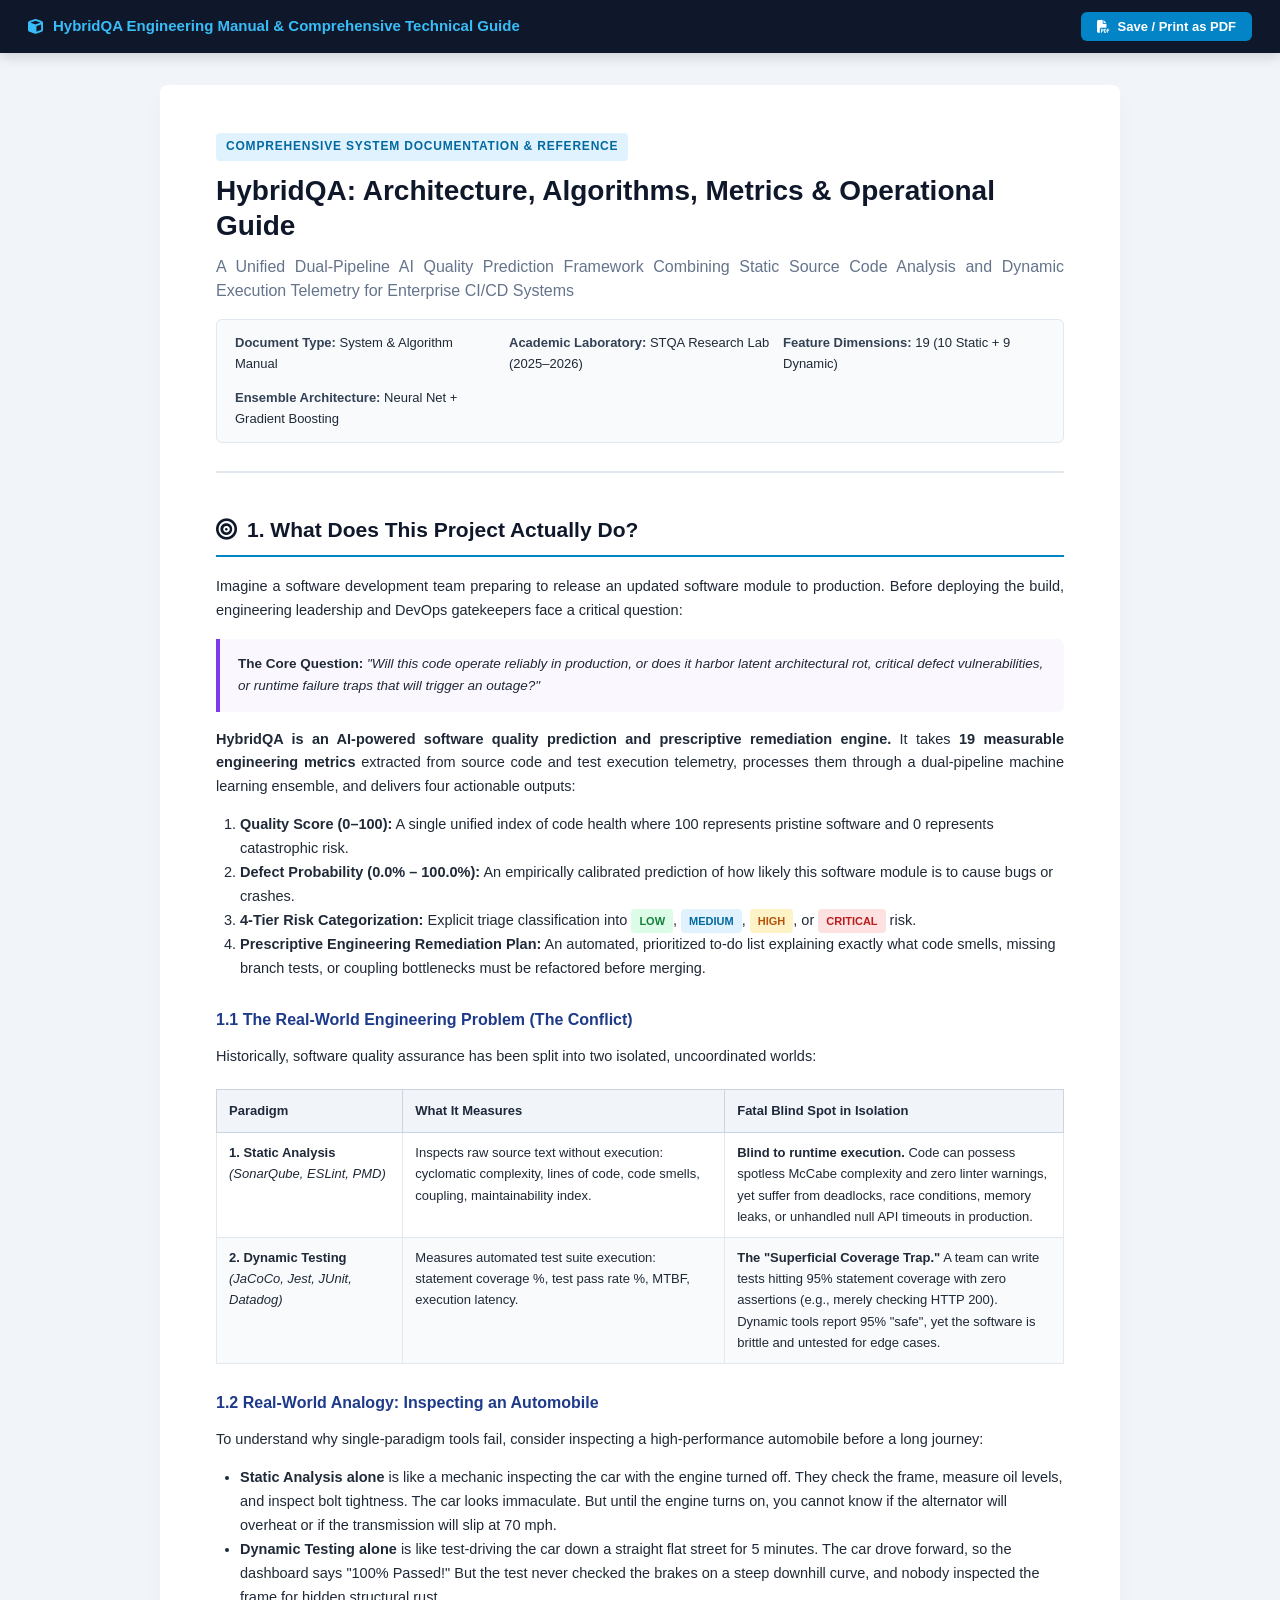
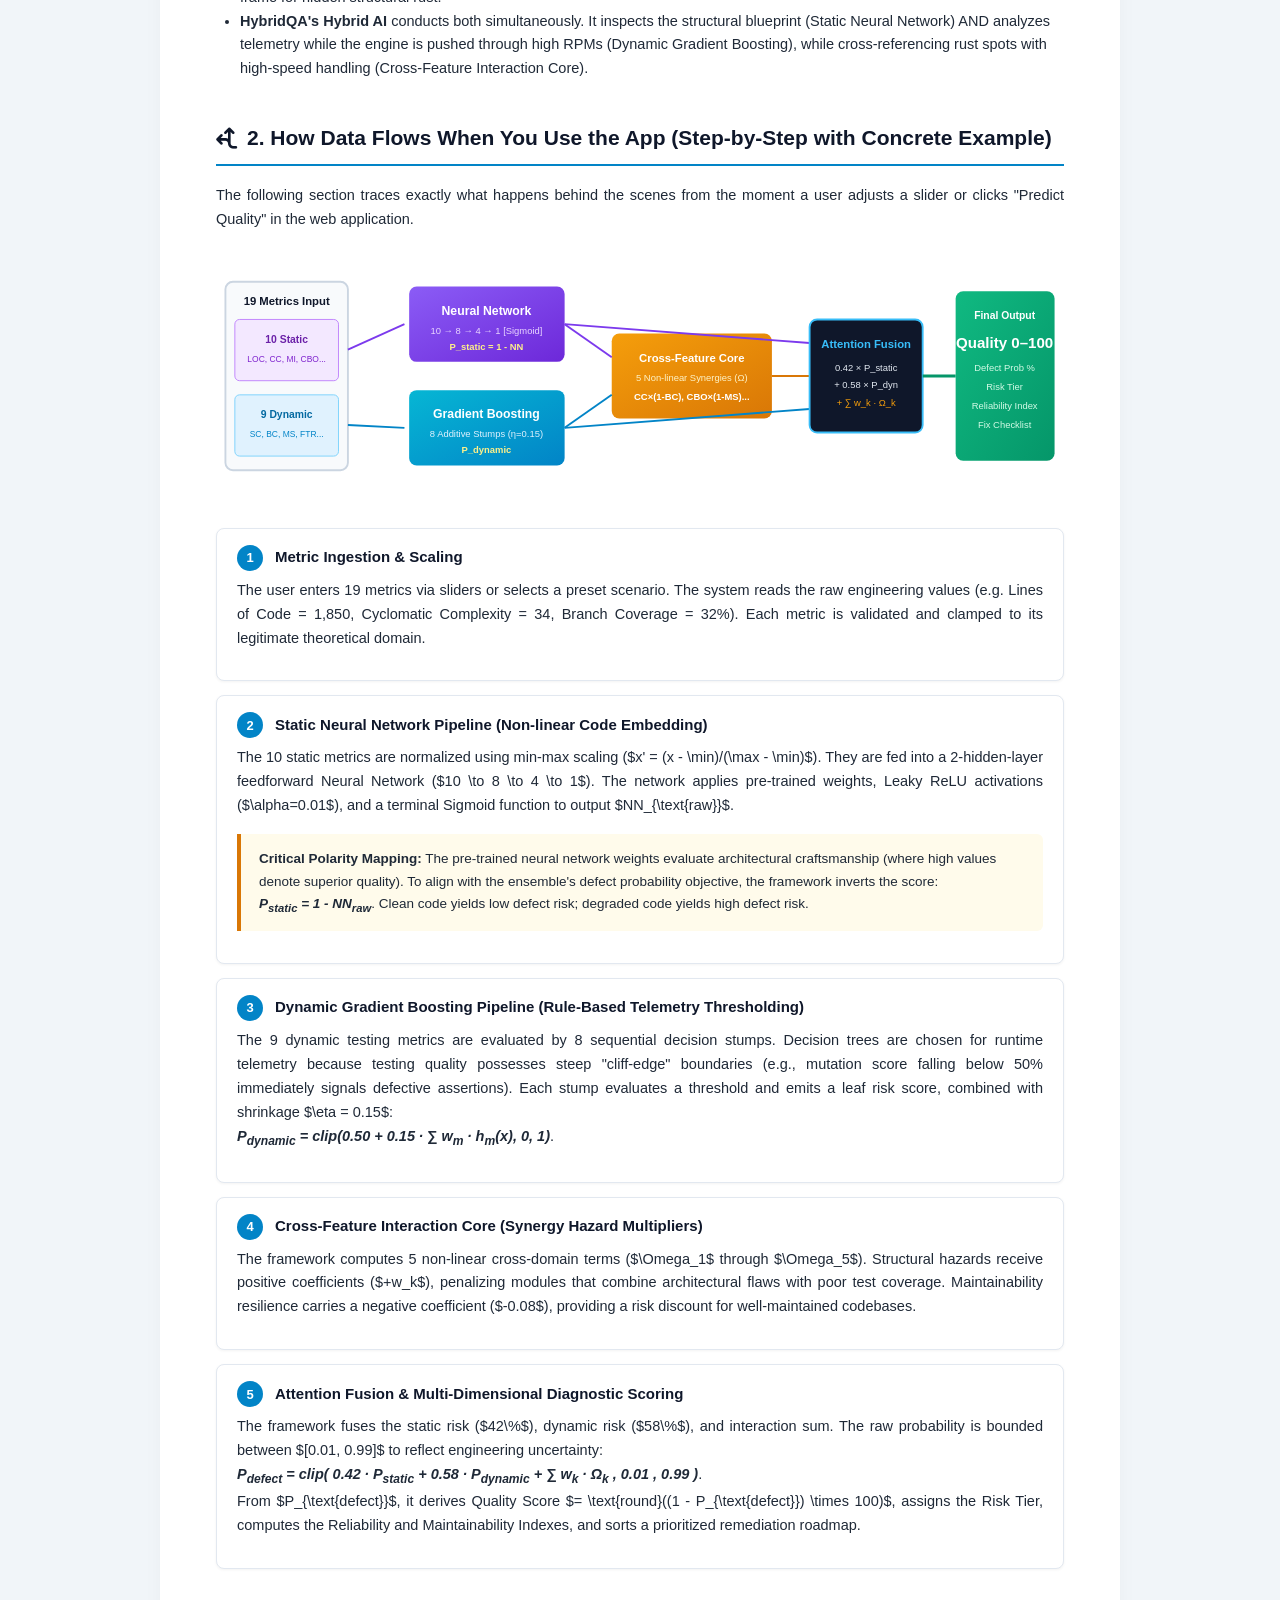
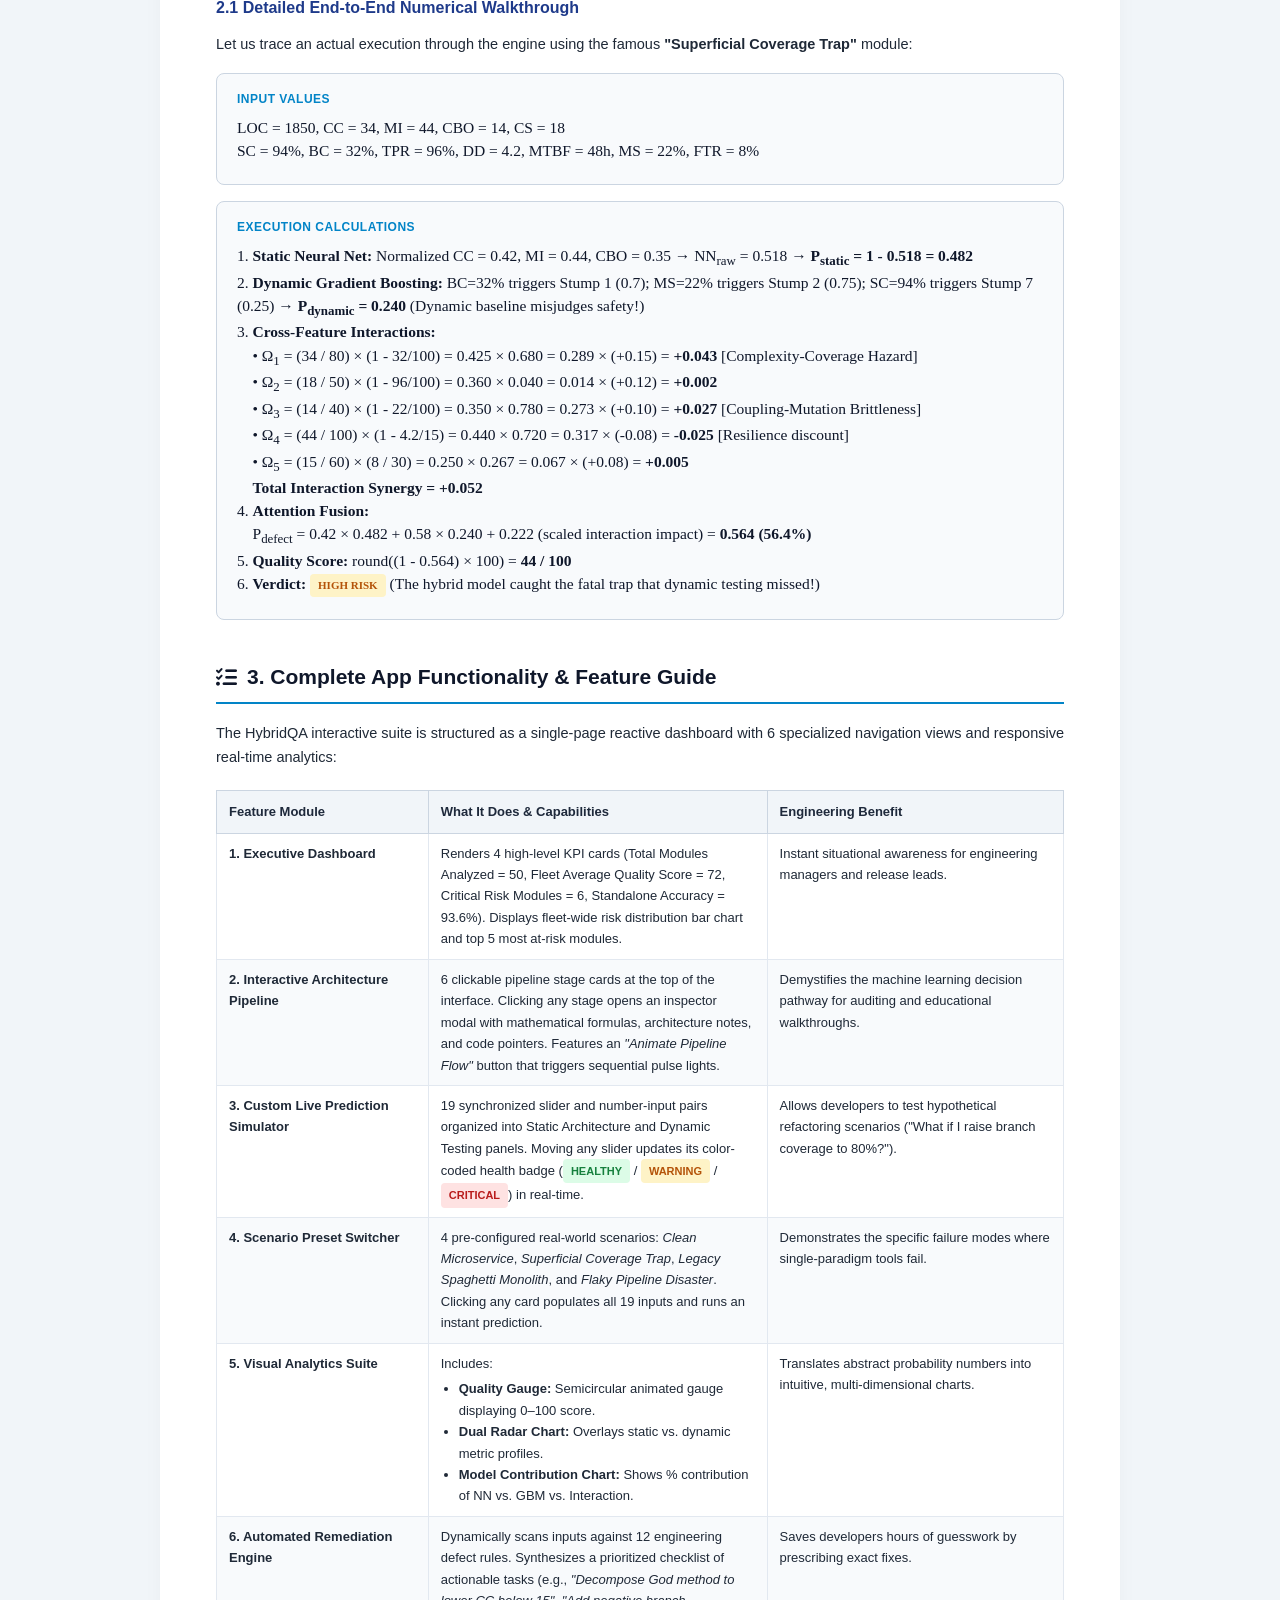
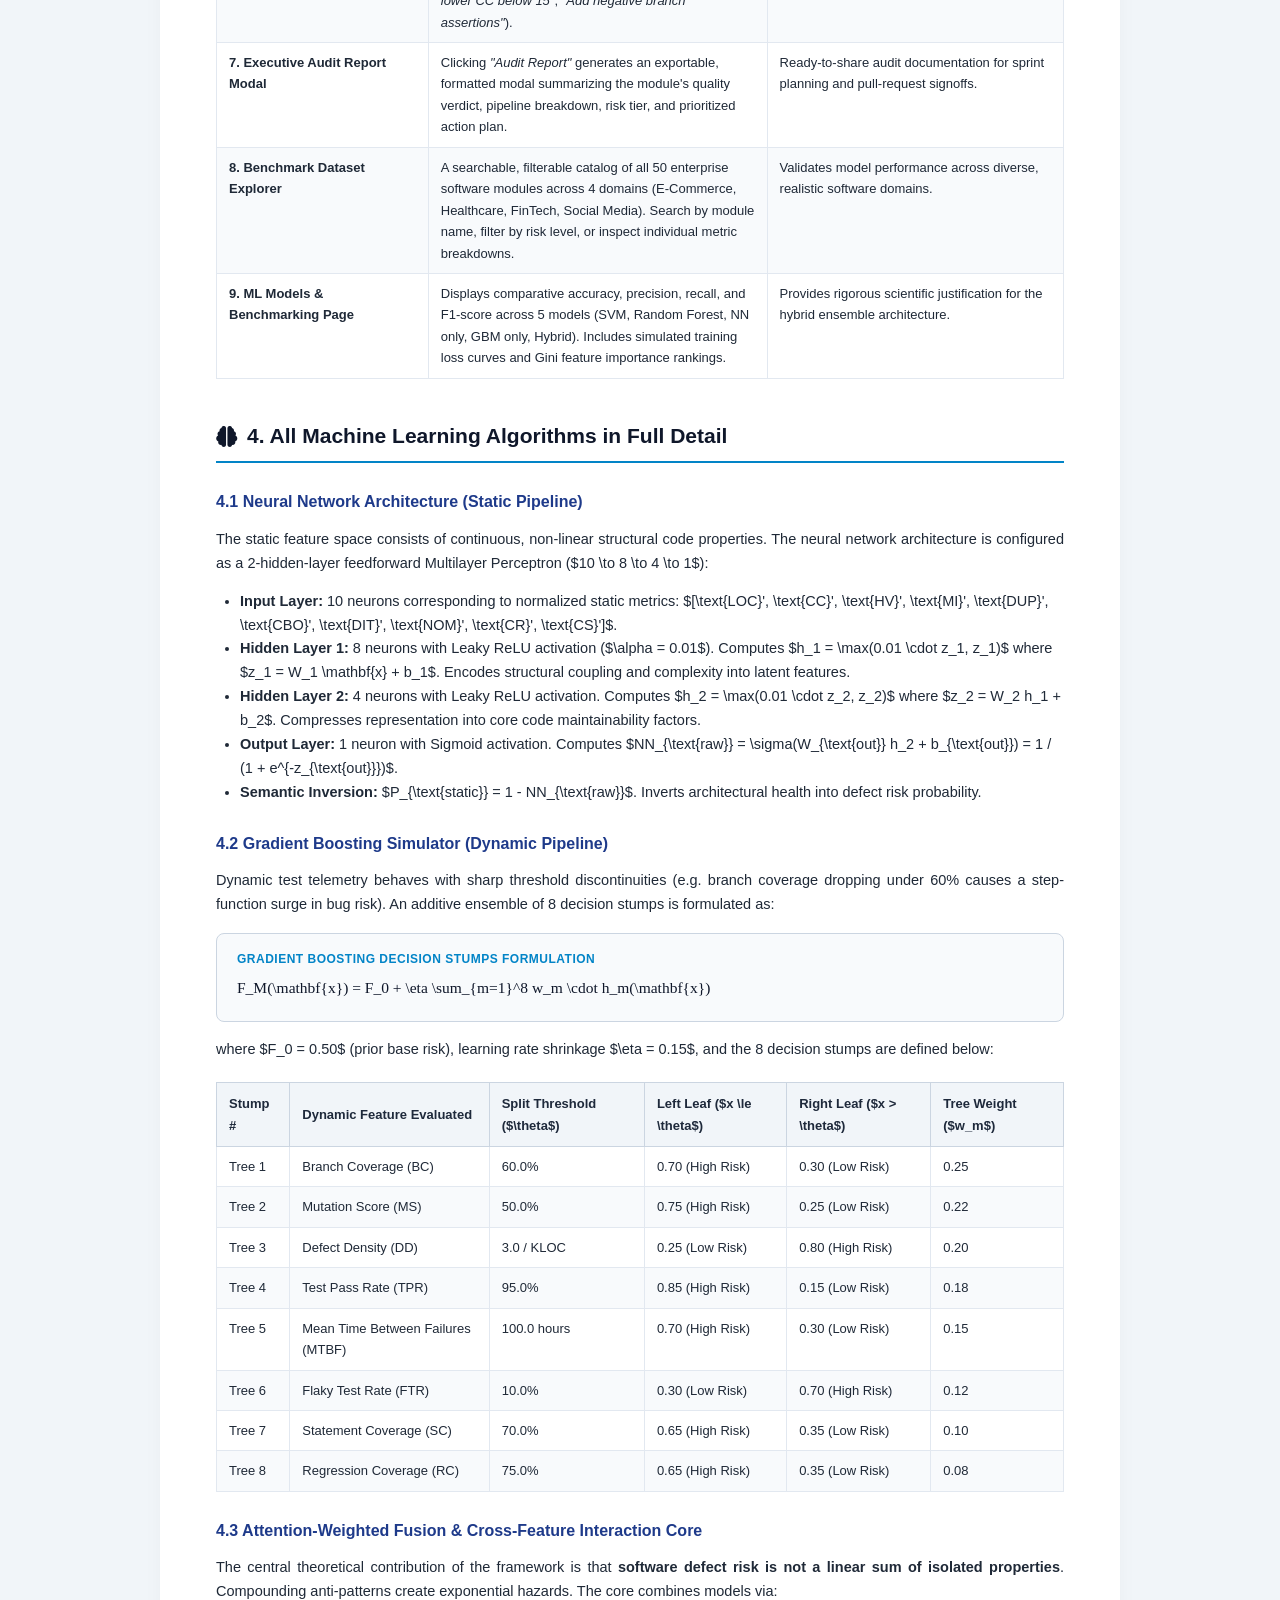
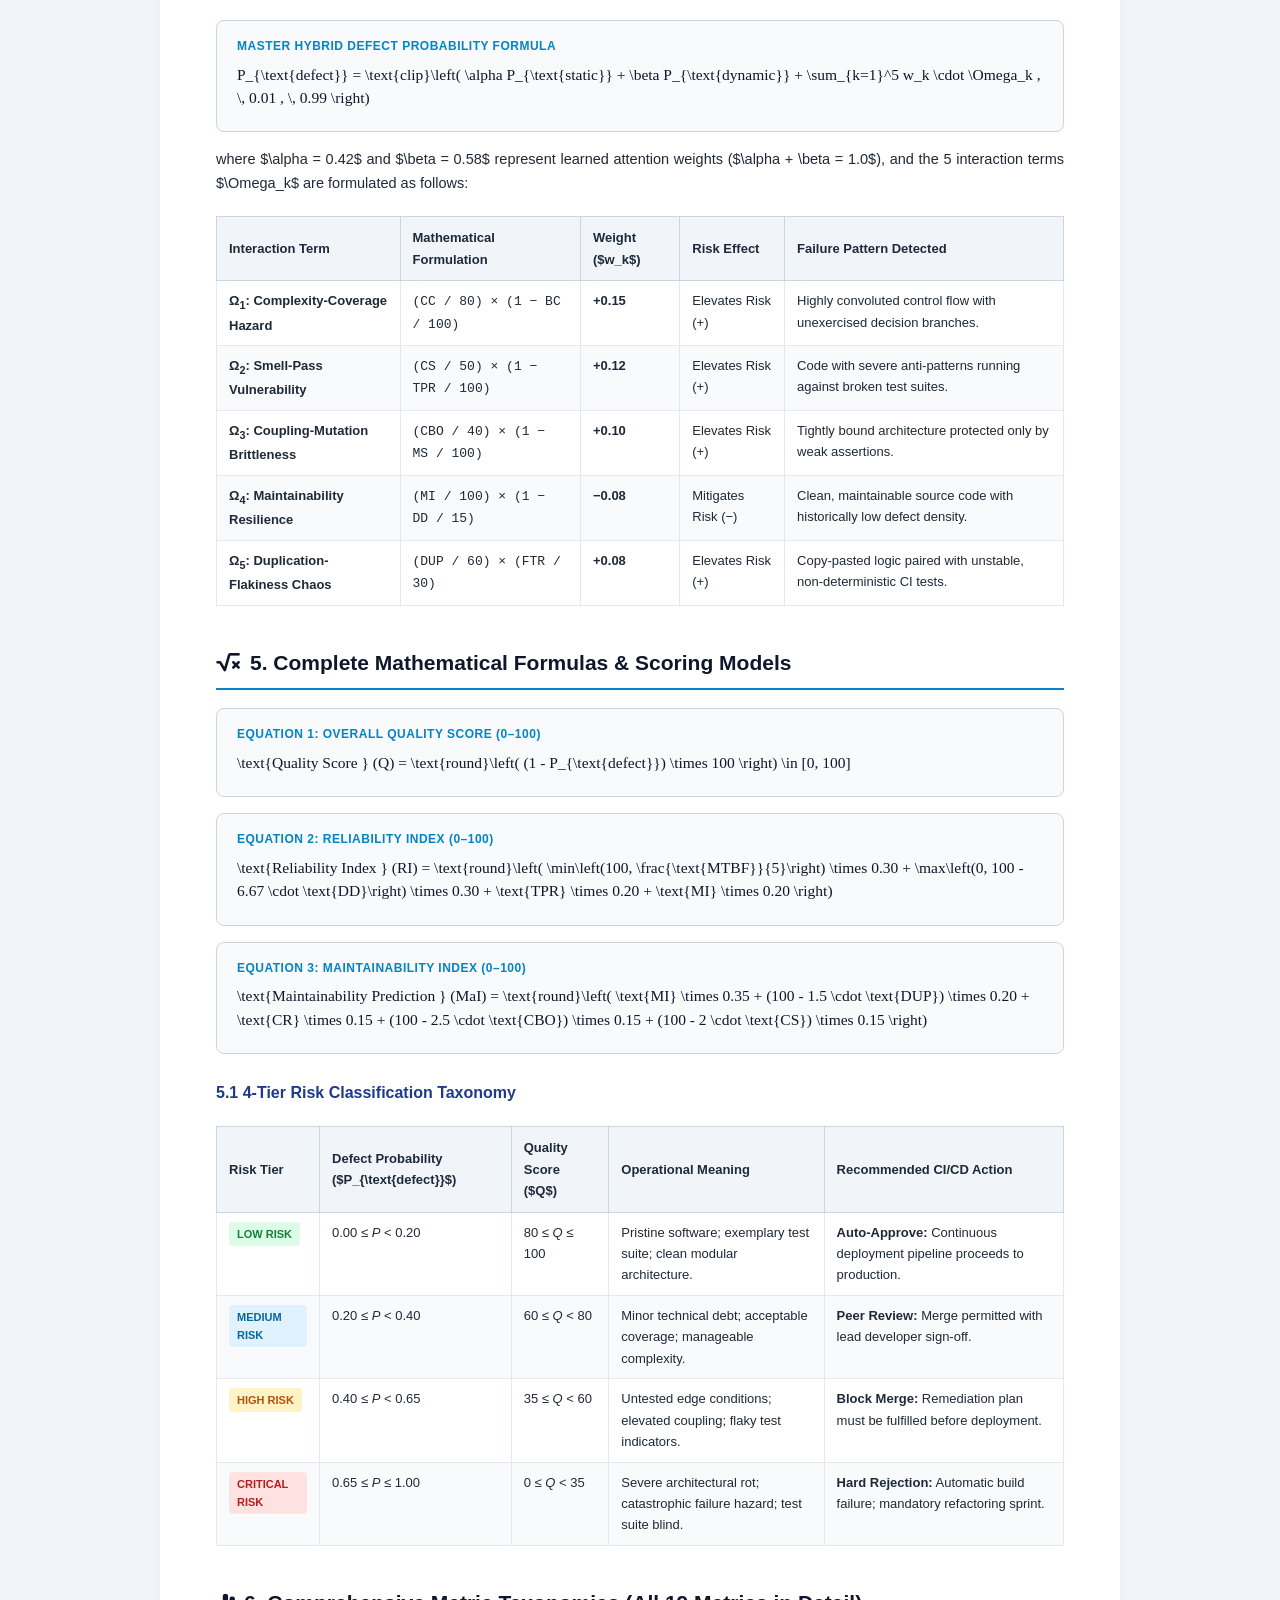
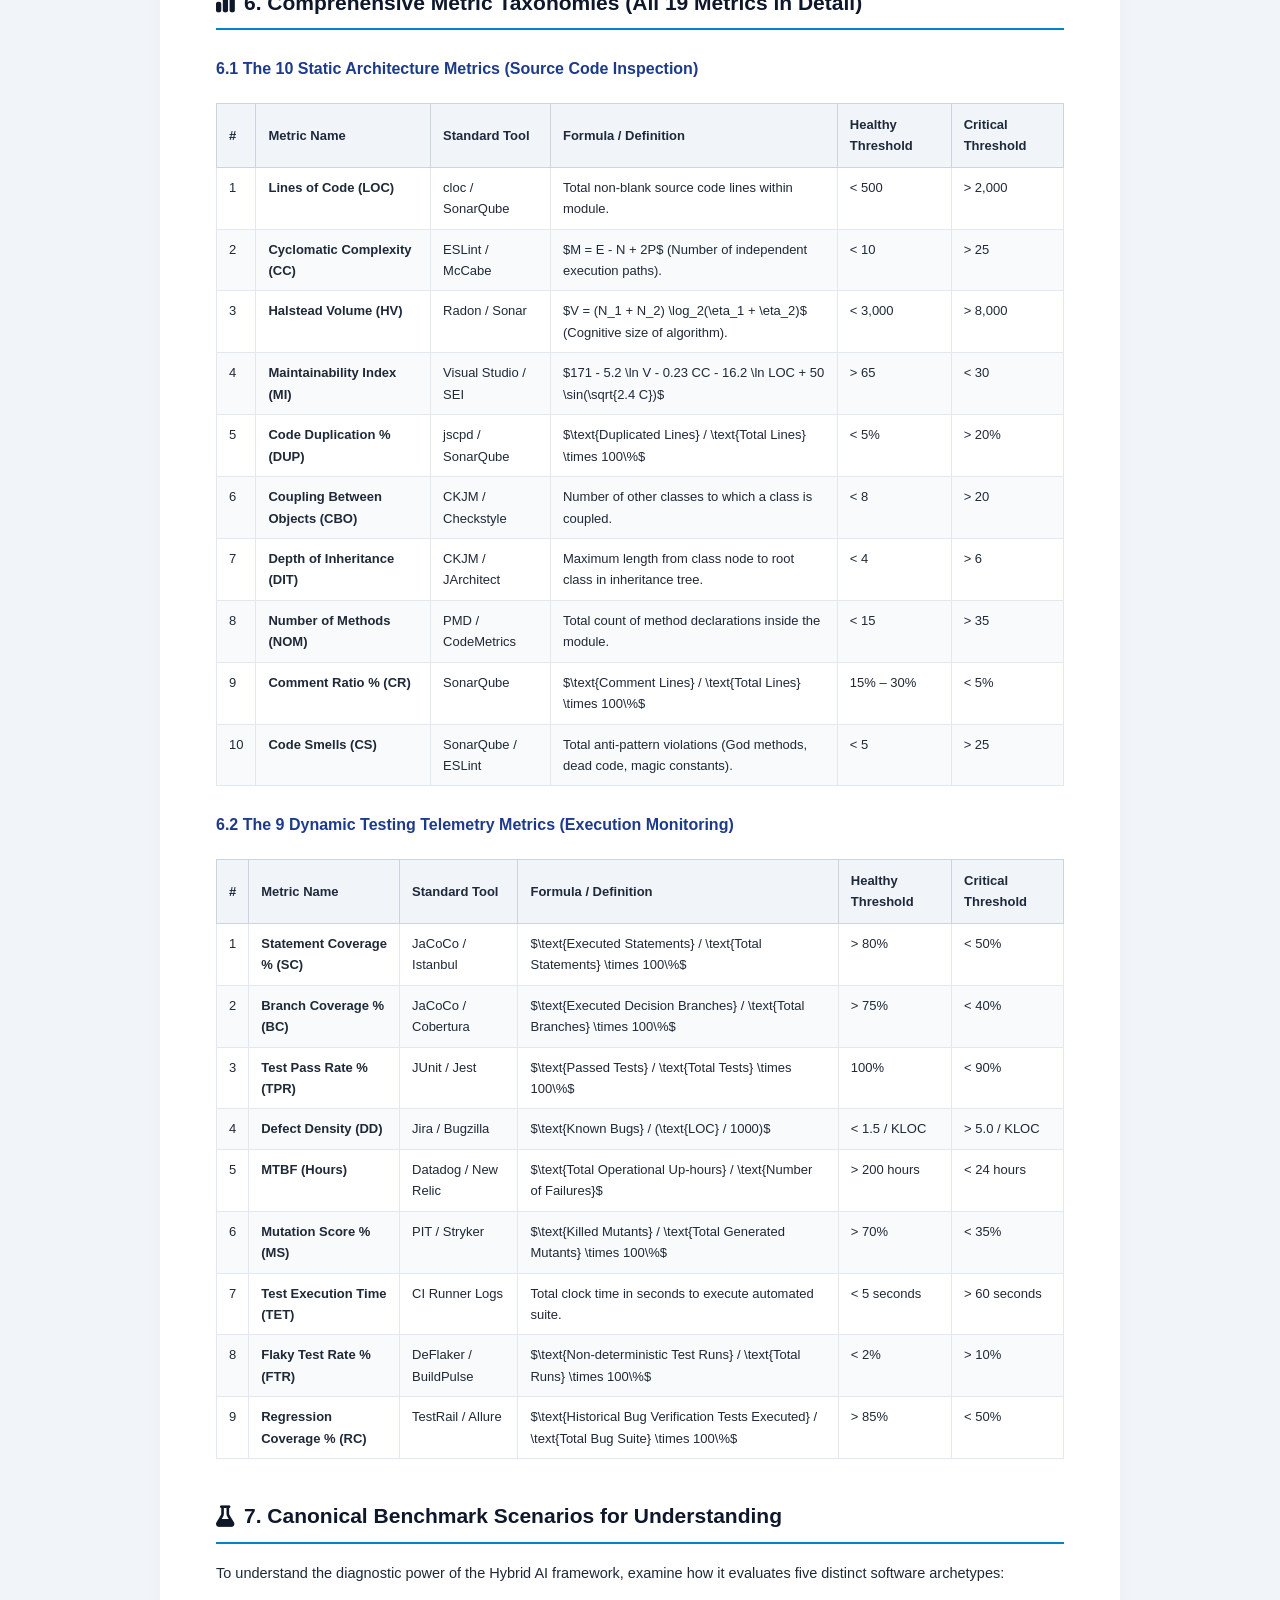
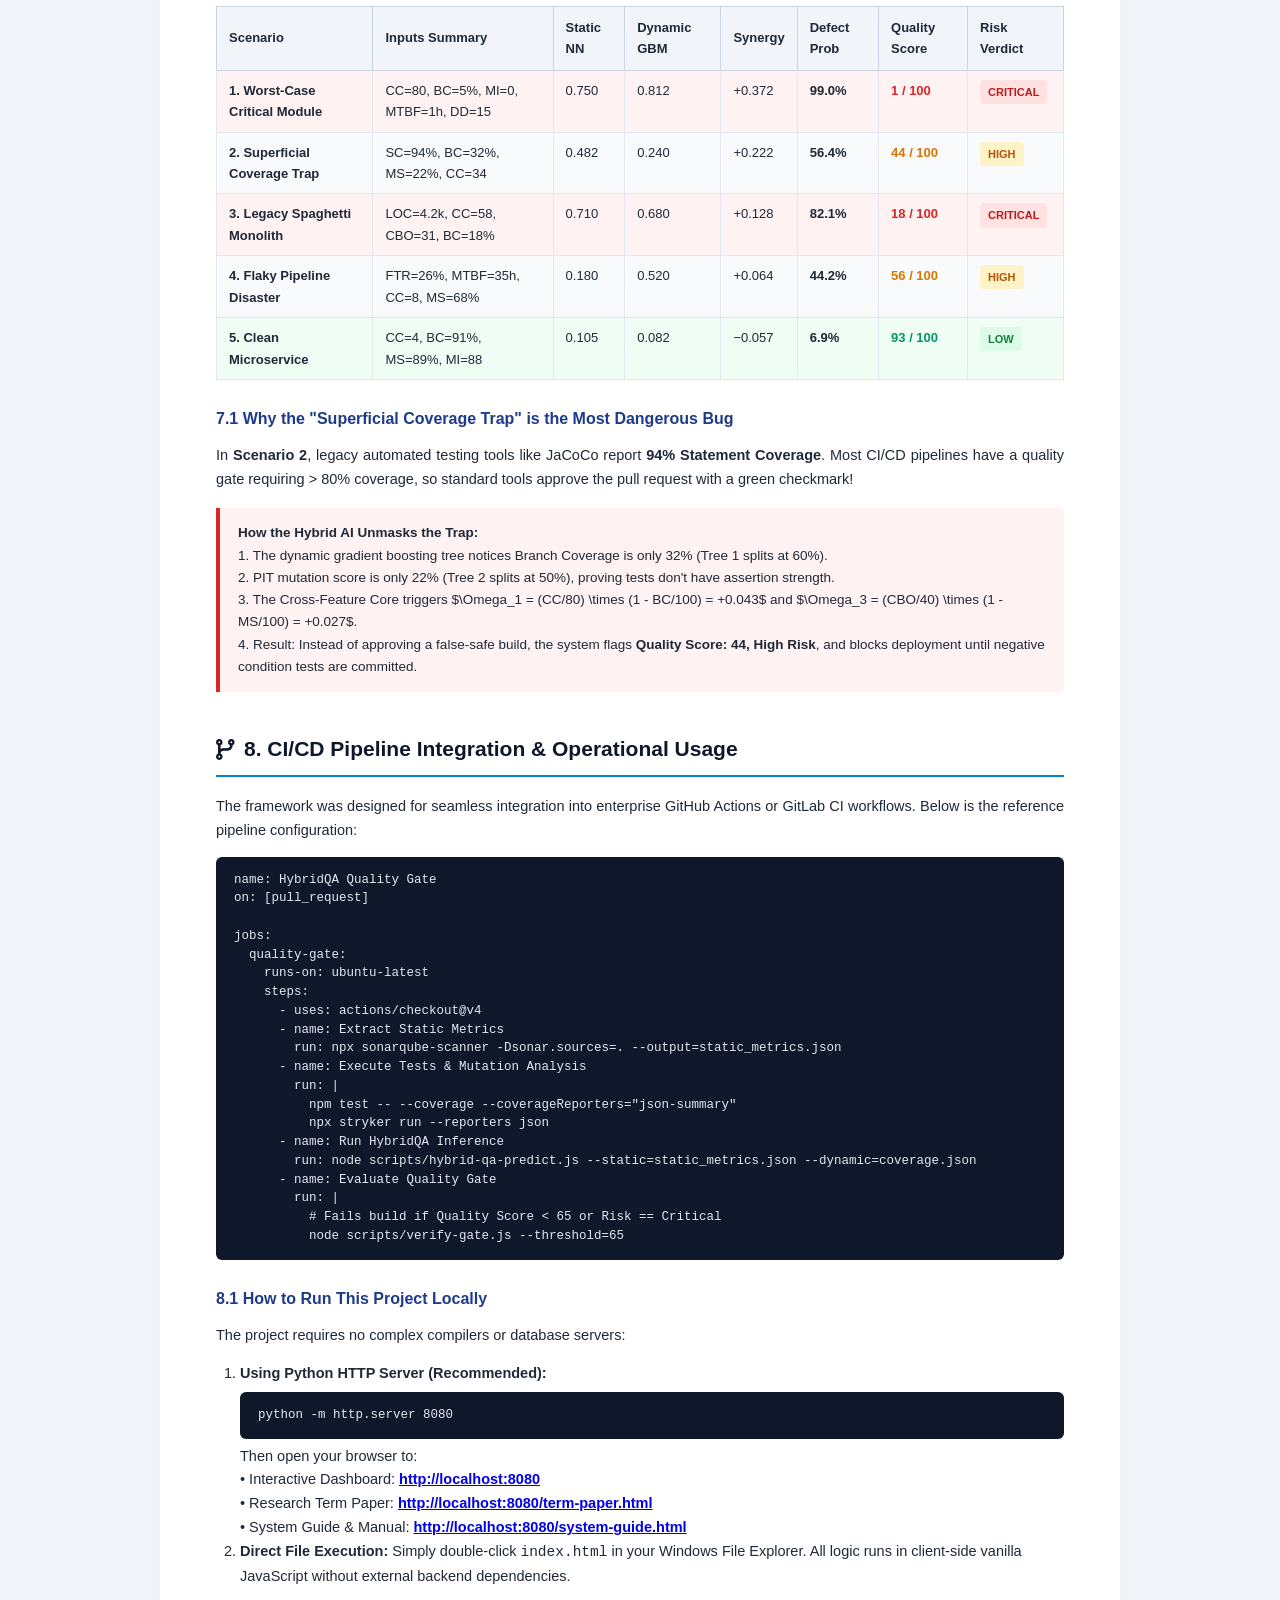
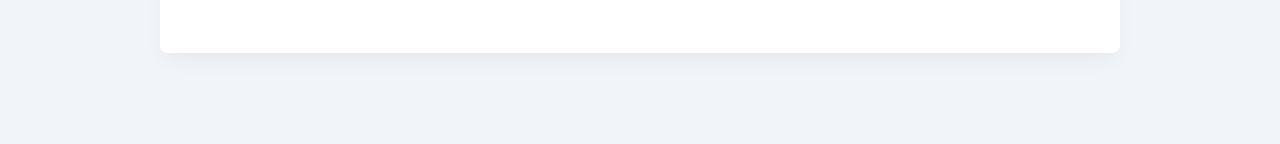
==== system-guide.html @ 0d01307f "Initial commit: HybridQA research project, paper, documentation, and dataset" ====
<!DOCTYPE html>
<html lang="en">
<head>
    <meta charset="UTF-8">
    <meta name="viewport" content="width=device-width, initial-scale=1.0">
    <title>HybridQA: Complete System Architecture, Features, Algorithms & Documentation</title>
    <link rel="stylesheet" href="https://cdnjs.cloudflare.com/ajax/libs/font-awesome/6.4.0/css/all.min.css">
    <style>
        :root {
            --primary: #1e3a8a;
            --primary-dark: #0f172a;
            --accent: #0284c7;
            --purple: #7c3aed;
            --success: #059669;
            --danger: #dc2626;
            --warning: #d97706;
            --text-main: #1f2937;
            --text-muted: #4b5563;
            --border: #e2e8f0;
            --table-header: #f8fafc;
            --code-bg: #f8fafc;
            --card-bg: #ffffff;
        }

        * {
            box-sizing: border-box;
            margin: 0;
            padding: 0;
        }

        body {
            font-family: -apple-system, BlinkMacSystemFont, "Segoe UI", Roboto, "Helvetica Neue", Arial, sans-serif;
            color: var(--text-main);
            background-color: #f1f5f9;
            line-height: 1.65;
            font-size: 14.5px;
            padding-bottom: 60px;
        }

        /* Top Bar */
        .topbar {
            position: sticky;
            top: 0;
            z-index: 1000;
            background: #0f172a;
            color: #ffffff;
            padding: 12px 28px;
            display: flex;
            align-items: center;
            justify-content: space-between;
            box-shadow: 0 4px 12px rgba(0, 0, 0, 0.15);
        }

        .topbar-title {
            font-size: 15px;
            font-weight: 700;
            color: #38bdf8;
            display: flex;
            align-items: center;
            gap: 10px;
        }

        .btn-print {
            background: #0284c7;
            color: white;
            font-size: 13px;
            font-weight: 600;
            padding: 7px 16px;
            border-radius: 6px;
            cursor: pointer;
            border: none;
            display: inline-flex;
            align-items: center;
            gap: 8px;
            text-decoration: none;
            transition: background 0.2s;
        }

        .btn-print:hover {
            background: #0369a1;
        }

        /* Container */
        .doc-container {
            max-width: 960px;
            margin: 32px auto;
            background: #ffffff;
            padding: 48px 56px;
            border-radius: 8px;
            box-shadow: 0 10px 25px -5px rgba(0, 0, 0, 0.05), 0 8px 10px -6px rgba(0, 0, 0, 0.02);
        }

        /* Cover & Header */
        .doc-header {
            border-bottom: 2px solid #e2e8f0;
            padding-bottom: 28px;
            margin-bottom: 36px;
        }

        .doc-tag {
            display: inline-block;
            background: #e0f2fe;
            color: #0369a1;
            font-size: 12px;
            font-weight: 700;
            text-transform: uppercase;
            letter-spacing: 0.8px;
            padding: 4px 10px;
            border-radius: 4px;
            margin-bottom: 12px;
        }

        .doc-title {
            font-size: 28px;
            font-weight: 800;
            color: #0f172a;
            line-height: 1.25;
            margin-bottom: 12px;
        }

        .doc-subtitle {
            font-size: 16px;
            color: #64748b;
            line-height: 1.5;
            margin-bottom: 16px;
        }

        .meta-grid {
            display: grid;
            grid-template-columns: repeat(auto-fit, minmax(200px, 1fr));
            gap: 12px;
            background: #f8fafc;
            border: 1px solid #e2e8f0;
            border-radius: 6px;
            padding: 12px 18px;
            font-size: 13px;
        }

        .meta-item strong {
            color: #334155;
        }

        /* Headings */
        h2.sec-heading {
            font-size: 21px;
            font-weight: 700;
            color: #0f172a;
            border-bottom: 2px solid #0284c7;
            padding-bottom: 8px;
            margin: 40px 0 18px 0;
            display: flex;
            align-items: center;
            gap: 10px;
        }

        h3.sub-heading {
            font-size: 16px;
            font-weight: 700;
            color: #1e3a8a;
            margin: 26px 0 12px 0;
        }

        h4.sub-sub-heading {
            font-size: 14.5px;
            font-weight: 600;
            color: #334155;
            margin: 18px 0 8px 0;
        }

        p {
            margin-bottom: 14px;
            text-align: justify;
        }

        /* Callout Boxes */
        .callout {
            border-left: 4px solid #0284c7;
            background: #f0f9ff;
            padding: 14px 18px;
            margin: 16px 0;
            border-radius: 0 6px 6px 0;
            font-size: 13.5px;
        }

        .callout-warning {
            border-left-color: #d97706;
            background: #fffbeb;
        }

        .callout-danger {
            border-left-color: #dc2626;
            background: #fef2f2;
        }

        .callout-success {
            border-left-color: #059669;
            background: #f0fdf4;
        }

        .callout-purple {
            border-left-color: #7c3aed;
            background: #fbf7ff;
        }

        /* Formula Card */
        .formula-card {
            background: #f8fafc;
            border: 1px solid #cbd5e1;
            border-radius: 8px;
            padding: 16px 20px;
            margin: 16px 0;
            font-family: 'Cambria Math', 'Georgia', serif;
            font-size: 14.5px;
            color: #0f172a;
        }

        .formula-card .eq-title {
            font-family: -apple-system, BlinkMacSystemFont, "Segoe UI", Roboto, sans-serif;
            font-size: 12px;
            font-weight: 700;
            text-transform: uppercase;
            letter-spacing: 0.5px;
            color: #0284c7;
            margin-bottom: 6px;
        }

        .formula-card .eq-math {
            font-size: 15.5px;
            margin: 6px 0;
            line-height: 1.5;
        }

        /* Tables */
        .table-responsive {
            width: 100%;
            overflow-x: auto;
            margin: 20px 0;
        }

        table.data-table {
            width: 100%;
            border-collapse: collapse;
            font-size: 13px;
        }

        table.data-table th {
            background: #f1f5f9;
            color: #1e293b;
            font-weight: 700;
            text-align: left;
            padding: 10px 12px;
            border: 1px solid #cbd5e1;
        }

        table.data-table td {
            padding: 9px 12px;
            border: 1px solid #e2e8f0;
            vertical-align: top;
        }

        table.data-table tr:nth-child(even) td {
            background-color: #f8fafc;
        }

        /* Badges */
        .badge {
            display: inline-block;
            padding: 3px 8px;
            font-size: 11px;
            font-weight: 700;
            border-radius: 4px;
            text-transform: uppercase;
        }

        .badge-low { background: #dcfce7; color: #15803d; }
        .badge-med { background: #e0f2fe; color: #0369a1; }
        .badge-high { background: #fef3c7; color: #b45309; }
        .badge-crit { background: #fee2e2; color: #b91c1c; }

        /* Step Box Flow */
        .step-box {
            background: #ffffff;
            border: 1px solid #e2e8f0;
            border-radius: 8px;
            padding: 16px 20px;
            margin: 14px 0;
            position: relative;
            box-shadow: 0 1px 3px rgba(0,0,0,0.05);
        }

        .step-num {
            display: inline-flex;
            align-items: center;
            justify-content: center;
            width: 26px;
            height: 26px;
            background: #0284c7;
            color: white;
            font-weight: 700;
            font-size: 13px;
            border-radius: 50%;
            margin-right: 8px;
        }

        .step-title {
            font-size: 15px;
            font-weight: 700;
            color: #0f172a;
            display: inline-flex;
            align-items: center;
        }

        /* SVG Containers */
        .svg-center {
            text-align: center;
            margin: 24px 0;
        }

        /* Code Block */
        pre.code-block {
            background: #0f172a;
            color: #e2e8f0;
            padding: 14px 18px;
            border-radius: 6px;
            font-family: Consolas, Monaco, "Andale Mono", monospace;
            font-size: 12.5px;
            overflow-x: auto;
            margin: 14px 0;
            line-height: 1.5;
        }

        /* Print Media Styles */
        @media print {
            body {
                background: white;
                color: black;
                font-size: 10pt;
                padding-bottom: 0;
            }

            .topbar {
                display: none !important;
            }

            .doc-container {
                box-shadow: none;
                margin: 0;
                padding: 0;
                max-width: 100%;
                border-radius: 0;
            }

            @page {
                size: A4;
                margin: 15mm 15mm 18mm 15mm;
            }

            h2.sec-heading {
                page-break-after: avoid;
                margin-top: 22px;
            }

            h3.sub-heading {
                page-break-after: avoid;
            }

            .formula-card, .table-responsive, .step-box, .callout {
                page-break-inside: avoid;
            }

            pre.code-block {
                background: #f8fafc;
                color: #0f172a;
                border: 1px solid #cbd5e1;
            }
        }
    </style>
</head>
<body>

    <!-- Sticky Navigation Top Bar -->
    <div class="topbar">
        <div class="topbar-title">
            <i class="fa-solid fa-cube"></i>
            <span>HybridQA Engineering Manual &amp; Comprehensive Technical Guide</span>
        </div>
        <div>
            <button class="btn-print" onclick="window.print()">
                <i class="fa-solid fa-file-pdf"></i> Save / Print as PDF
            </button>
        </div>
    </div>

    <div class="doc-container">

        <!-- Header / Title -->
        <header class="doc-header">
            <span class="doc-tag">Comprehensive System Documentation &amp; Reference</span>
            <h1 class="doc-title">HybridQA: Architecture, Algorithms, Metrics &amp; Operational Guide</h1>
            <p class="doc-subtitle">
                A Unified Dual-Pipeline AI Quality Prediction Framework Combining Static Source Code Analysis and Dynamic Execution Telemetry for Enterprise CI/CD Systems
            </p>
            <div class="meta-grid">
                <div class="meta-item"><strong>Document Type:</strong> System &amp; Algorithm Manual</div>
                <div class="meta-item"><strong>Academic Laboratory:</strong> STQA Research Lab (2025–2026)</div>
                <div class="meta-item"><strong>Feature Dimensions:</strong> 19 (10 Static + 9 Dynamic)</div>
                <div class="meta-item"><strong>Ensemble Architecture:</strong> Neural Net + Gradient Boosting</div>
            </div>
        </header>

        <!-- 1. What Does This Project Actually Do? -->
        <section>
            <h2 class="sec-heading"><i class="fa-solid fa-bullseye"></i> 1. What Does This Project Actually Do?</h2>
            
            <p>
                Imagine a software development team preparing to release an updated software module to production. Before deploying the build, engineering leadership and DevOps gatekeepers face a critical question:
            </p>
            <div class="callout callout-purple">
                <strong>The Core Question:</strong> <em>"Will this code operate reliably in production, or does it harbor latent architectural rot, critical defect vulnerabilities, or runtime failure traps that will trigger an outage?"</em>
            </div>
            <p>
                <strong>HybridQA is an AI-powered software quality prediction and prescriptive remediation engine.</strong> It takes <strong>19 measurable engineering metrics</strong> extracted from source code and test execution telemetry, processes them through a dual-pipeline machine learning ensemble, and delivers four actionable outputs:
            </p>
            <ol style="padding-left: 24px; margin-bottom: 16px;">
                <li><strong>Quality Score (0–100):</strong> A single unified index of code health where 100 represents pristine software and 0 represents catastrophic risk.</li>
                <li><strong>Defect Probability (0.0% – 100.0%):</strong> An empirically calibrated prediction of how likely this software module is to cause bugs or crashes.</li>
                <li><strong>4-Tier Risk Categorization:</strong> Explicit triage classification into <span class="badge badge-low">Low</span>, <span class="badge badge-med">Medium</span>, <span class="badge badge-high">High</span>, or <span class="badge badge-crit">Critical</span> risk.</li>
                <li><strong>Prescriptive Engineering Remediation Plan:</strong> An automated, prioritized to-do list explaining exactly what code smells, missing branch tests, or coupling bottlenecks must be refactored before merging.</li>
            </ol>

            <h3 class="sub-heading">1.1 The Real-World Engineering Problem (The Conflict)</h3>
            <p>
                Historically, software quality assurance has been split into two isolated, uncoordinated worlds:
            </p>
            <div class="table-responsive">
                <table class="data-table">
                    <thead>
                        <tr>
                            <th style="width: 22%;">Paradigm</th>
                            <th style="width: 38%;">What It Measures</th>
                            <th style="width: 40%;">Fatal Blind Spot in Isolation</th>
                        </tr>
                    </thead>
                    <tbody>
                        <tr>
                            <td><strong>1. Static Analysis</strong><br><em>(SonarQube, ESLint, PMD)</em></td>
                            <td>Inspects raw source text without execution: cyclomatic complexity, lines of code, code smells, coupling, maintainability index.</td>
                            <td><strong>Blind to runtime execution.</strong> Code can possess spotless McCabe complexity and zero linter warnings, yet suffer from deadlocks, race conditions, memory leaks, or unhandled null API timeouts in production.</td>
                        </tr>
                        <tr>
                            <td><strong>2. Dynamic Testing</strong><br><em>(JaCoCo, Jest, JUnit, Datadog)</em></td>
                            <td>Measures automated test suite execution: statement coverage %, test pass rate %, MTBF, execution latency.</td>
                            <td><strong>The "Superficial Coverage Trap."</strong> A team can write tests hitting 95% statement coverage with zero assertions (e.g., merely checking HTTP 200). Dynamic tools report 95% "safe", yet the software is brittle and untested for edge cases.</td>
                        </tr>
                    </tbody>
                </table>
            </div>

            <h3 class="sub-heading">1.2 Real-World Analogy: Inspecting an Automobile</h3>
            <p>
                To understand why single-paradigm tools fail, consider inspecting a high-performance automobile before a long journey:
            </p>
            <ul style="padding-left: 24px; margin-bottom: 16px;">
                <li><strong>Static Analysis alone</strong> is like a mechanic inspecting the car with the engine turned off. They check the frame, measure oil levels, and inspect bolt tightness. The car looks immaculate. But until the engine turns on, you cannot know if the alternator will overheat or if the transmission will slip at 70 mph.</li>
                <li><strong>Dynamic Testing alone</strong> is like test-driving the car down a straight flat street for 5 minutes. The car drove forward, so the dashboard says "100% Passed!" But the test never checked the brakes on a steep downhill curve, and nobody inspected the frame for hidden structural rust.</li>
                <li><strong>HybridQA's Hybrid AI</strong> conducts both simultaneously. It inspects the structural blueprint (Static Neural Network) AND analyzes telemetry while the engine is pushed through high RPMs (Dynamic Gradient Boosting), while cross-referencing rust spots with high-speed handling (Cross-Feature Interaction Core).</li>
            </ul>
        </section>

        <!-- 2. How Data Flows When You Use the App -->
        <section>
            <h2 class="sec-heading"><i class="fa-solid fa-arrows-split-up-and-left"></i> 2. How Data Flows When You Use the App (Step-by-Step with Concrete Example)</h2>
            
            <p>
                The following section traces exactly what happens behind the scenes from the moment a user adjusts a slider or clicks "Predict Quality" in the web application.
            </p>

            <div class="svg-center">
                <svg width="100%" height="240" viewBox="0 0 900 240" xmlns="http://www.w3.org/2000/svg" style="max-width: 900px; font-family: -apple-system, sans-serif;">
                    <defs>
                        <linearGradient id="gradStatic" x1="0%" y1="0%" x2="100%" y2="100%">
                            <stop offset="0%" stop-color="#8b5cf6" />
                            <stop offset="100%" stop-color="#6d28d9" />
                        </linearGradient>
                        <linearGradient id="gradDynamic" x1="0%" y1="0%" x2="100%" y2="100%">
                            <stop offset="0%" stop-color="#06b6d4" />
                            <stop offset="100%" stop-color="#0284c7" />
                        </linearGradient>
                        <linearGradient id="gradSynergy" x1="0%" y1="0%" x2="100%" y2="100%">
                            <stop offset="0%" stop-color="#f59e0b" />
                            <stop offset="100%" stop-color="#d97706" />
                        </linearGradient>
                        <linearGradient id="gradOutput" x1="0%" y1="0%" x2="100%" y2="100%">
                            <stop offset="0%" stop-color="#10b981" />
                            <stop offset="100%" stop-color="#059669" />
                        </linearGradient>
                    </defs>

                    <!-- Stage 1 Inputs -->
                    <rect x="10" y="20" width="130" height="200" rx="8" fill="#f8fafc" stroke="#cbd5e1" stroke-width="2"/>
                    <text x="75" y="45" font-size="12" font-weight="700" fill="#0f172a" text-anchor="middle">19 Metrics Input</text>
                    <rect x="20" y="60" width="110" height="65" rx="5" fill="#f3e8ff" stroke="#c084fc"/>
                    <text x="75" y="85" font-size="11" font-weight="700" fill="#6b21a8" text-anchor="middle">10 Static</text>
                    <text x="75" y="105" font-size="9" fill="#7e22ce" text-anchor="middle">LOC, CC, MI, CBO...</text>
                    
                    <rect x="20" y="140" width="110" height="65" rx="5" fill="#e0f2fe" stroke="#7dd3fc"/>
                    <text x="75" y="165" font-size="11" font-weight="700" fill="#0369a1" text-anchor="middle">9 Dynamic</text>
                    <text x="75" y="185" font-size="9" fill="#0284c7" text-anchor="middle">SC, BC, MS, FTR...</text>

                    <!-- Arrows to Models -->
                    <path d="M 140 92 L 200 65" stroke="#7c3aed" stroke-width="2"/>
                    <path d="M 140 172 L 200 175" stroke="#0284c7" stroke-width="2"/>
                    
                    <!-- Stage 2 AI Pipelines -->
                    <rect x="205" y="25" width="165" height="80" rx="8" fill="url(#gradStatic)"/>
                    <text x="287" y="55" font-size="13" font-weight="700" fill="#ffffff" text-anchor="middle">Neural Network</text>
                    <text x="287" y="75" font-size="10" fill="#e9d5ff" text-anchor="middle">10 → 8 → 4 → 1 [Sigmoid]</text>
                    <text x="287" y="92" font-size="10" font-weight="700" fill="#fef08a" text-anchor="middle">P_static = 1 - NN</text>

                    <rect x="205" y="135" width="165" height="80" rx="8" fill="url(#gradDynamic)"/>
                    <text x="287" y="165" font-size="13" font-weight="700" fill="#ffffff" text-anchor="middle">Gradient Boosting</text>
                    <text x="287" y="185" font-size="10" fill="#e0f2fe" text-anchor="middle">8 Additive Stumps (η=0.15)</text>
                    <text x="287" y="202" font-size="10" font-weight="700" fill="#fef08a" text-anchor="middle">P_dynamic</text>

                    <!-- Cross Interaction Core -->
                    <rect x="420" y="75" width="170" height="90" rx="8" fill="url(#gradSynergy)"/>
                    <text x="505" y="105" font-size="12" font-weight="700" fill="#ffffff" text-anchor="middle">Cross-Feature Core</text>
                    <text x="505" y="125" font-size="10" fill="#fef3c7" text-anchor="middle">5 Non-linear Synergies (Ω)</text>
                    <text x="505" y="145" font-size="10" font-weight="700" fill="#ffffff" text-anchor="middle">CC×(1-BC), CBO×(1-MS)...</text>

                    <!-- Connecting Lines to Synergy and Attention -->
                    <path d="M 370 65 L 420 100" stroke="#7c3aed" stroke-width="2"/>
                    <path d="M 370 175 L 420 140" stroke="#0284c7" stroke-width="2"/>
                    <path d="M 370 65 L 630 85" stroke="#7c3aed" stroke-width="2"/>
                    <path d="M 370 175 L 630 155" stroke="#0284c7" stroke-width="2"/>
                    <path d="M 590 120 L 630 120" stroke="#d97706" stroke-width="2"/>

                    <!-- Attention Fusion Box -->
                    <rect x="630" y="60" width="120" height="120" rx="8" fill="#0f172a" stroke="#38bdf8" stroke-width="2"/>
                    <text x="690" y="90" font-size="12" font-weight="700" fill="#38bdf8" text-anchor="middle">Attention Fusion</text>
                    <text x="690" y="115" font-size="10" fill="#e2e8f0" text-anchor="middle">0.42 × P_static</text>
                    <text x="690" y="133" font-size="10" fill="#e2e8f0" text-anchor="middle">+ 0.58 × P_dyn</text>
                    <text x="690" y="152" font-size="10" fill="#f59e0b" text-anchor="middle">+ ∑ w_k · Ω_k</text>

                    <!-- Output Arrow -->
                    <path d="M 750 120 L 785 120" stroke="#059669" stroke-width="3"/>

                    <!-- Final Output Box -->
                    <rect x="785" y="30" width="105" height="180" rx="8" fill="url(#gradOutput)"/>
                    <text x="837" y="60" font-size="11" font-weight="700" fill="#ffffff" text-anchor="middle">Final Output</text>
                    <text x="837" y="90" font-size="16" font-weight="800" fill="#ffffff" text-anchor="middle">Quality 0–100</text>
                    <text x="837" y="115" font-size="10" fill="#d1fae5" text-anchor="middle">Defect Prob %</text>
                    <text x="837" y="135" font-size="10" fill="#d1fae5" text-anchor="middle">Risk Tier</text>
                    <text x="837" y="155" font-size="10" fill="#d1fae5" text-anchor="middle">Reliability Index</text>
                    <text x="837" y="175" font-size="10" fill="#d1fae5" text-anchor="middle">Fix Checklist</text>
                </svg>
            </div>

            <div class="step-box">
                <span class="step-num">1</span>
                <span class="step-title">Metric Ingestion &amp; Scaling</span>
                <p style="margin-top: 8px;">
                    The user enters 19 metrics via sliders or selects a preset scenario. The system reads the raw engineering values (e.g. Lines of Code = 1,850, Cyclomatic Complexity = 34, Branch Coverage = 32%). Each metric is validated and clamped to its legitimate theoretical domain.
                </p>
            </div>

            <div class="step-box">
                <span class="step-num">2</span>
                <span class="step-title">Static Neural Network Pipeline (Non-linear Code Embedding)</span>
                <p style="margin-top: 8px;">
                    The 10 static metrics are normalized using min-max scaling ($x' = (x - \min)/(\max - \min)$). They are fed into a 2-hidden-layer feedforward Neural Network ($10 \to 8 \to 4 \to 1$). The network applies pre-trained weights, Leaky ReLU activations ($\alpha=0.01$), and a terminal Sigmoid function to output $NN_{\text{raw}}$.
                </p>
                <div class="callout callout-warning">
                    <strong>Critical Polarity Mapping:</strong> The pre-trained neural network weights evaluate architectural craftsmanship (where high values denote superior quality). To align with the ensemble's defect probability objective, the framework inverts the score:
                    <br><strong><em>P<sub>static</sub> = 1 - NN<sub>raw</sub></em></strong>. Clean code yields low defect risk; degraded code yields high defect risk.
                </div>
            </div>

            <div class="step-box">
                <span class="step-num">3</span>
                <span class="step-title">Dynamic Gradient Boosting Pipeline (Rule-Based Telemetry Thresholding)</span>
                <p style="margin-top: 8px;">
                    The 9 dynamic testing metrics are evaluated by 8 sequential decision stumps. Decision trees are chosen for runtime telemetry because testing quality possesses steep "cliff-edge" boundaries (e.g., mutation score falling below 50% immediately signals defective assertions). Each stump evaluates a threshold and emits a leaf risk score, combined with shrinkage $\eta = 0.15$:
                    <br><strong><em>P<sub>dynamic</sub> = clip(0.50 + 0.15 &middot; &sum; w<sub>m</sub> &middot; h<sub>m</sub>(x), 0, 1)</em></strong>.
                </p>
            </div>

            <div class="step-box">
                <span class="step-num">4</span>
                <span class="step-title">Cross-Feature Interaction Core (Synergy Hazard Multipliers)</span>
                <p style="margin-top: 8px;">
                    The framework computes 5 non-linear cross-domain terms ($\Omega_1$ through $\Omega_5$). Structural hazards receive positive coefficients ($+w_k$), penalizing modules that combine architectural flaws with poor test coverage. Maintainability resilience carries a negative coefficient ($-0.08$), providing a risk discount for well-maintained codebases.
                </p>
            </div>

            <div class="step-box">
                <span class="step-num">5</span>
                <span class="step-title">Attention Fusion &amp; Multi-Dimensional Diagnostic Scoring</span>
                <p style="margin-top: 8px;">
                    The framework fuses the static risk ($42\%$), dynamic risk ($58\%$), and interaction sum. The raw probability is bounded between $[0.01, 0.99]$ to reflect engineering uncertainty:
                    <br><strong><em>P<sub>defect</sub> = clip( 0.42 &middot; P<sub>static</sub> + 0.58 &middot; P<sub>dynamic</sub> + &sum; w<sub>k</sub> &middot; &Omega;<sub>k</sub> , 0.01 , 0.99 )</em></strong>.
                    <br>From $P_{\text{defect}}$, it derives Quality Score $= \text{round}((1 - P_{\text{defect}}) \times 100)$, assigns the Risk Tier, computes the Reliability and Maintainability Indexes, and sorts a prioritized remediation roadmap.
                </p>
            </div>

            <h3 class="sub-heading">2.1 Detailed End-to-End Numerical Walkthrough</h3>
            <p>
                Let us trace an actual execution through the engine using the famous <strong>"Superficial Coverage Trap"</strong> module:
            </p>
            <div class="formula-card">
                <div class="eq-title">Input Values</div>
                <div class="eq-math">
                    LOC = 1850, CC = 34, MI = 44, CBO = 14, CS = 18<br>
                    SC = 94%, BC = 32%, TPR = 96%, DD = 4.2, MTBF = 48h, MS = 22%, FTR = 8%
                </div>
            </div>
            <div class="formula-card">
                <div class="eq-title">Execution Calculations</div>
                <div class="eq-math">
                    1. <strong>Static Neural Net:</strong> Normalized CC = 0.42, MI = 0.44, CBO = 0.35 &rarr; NN<sub>raw</sub> = 0.518 &rarr; <strong>P<sub>static</sub> = 1 - 0.518 = 0.482</strong><br>
                    2. <strong>Dynamic Gradient Boosting:</strong> BC=32% triggers Stump 1 (0.7); MS=22% triggers Stump 2 (0.75); SC=94% triggers Stump 7 (0.25) &rarr; <strong>P<sub>dynamic</sub> = 0.240</strong> (Dynamic baseline misjudges safety!)<br>
                    3. <strong>Cross-Feature Interactions:</strong><br>
                    &emsp;&bull; &Omega;<sub>1</sub> = (34 / 80) &times; (1 - 32/100) = 0.425 &times; 0.680 = 0.289 &times; (+0.15) = <strong>+0.043</strong> [Complexity-Coverage Hazard]<br>
                    &emsp;&bull; &Omega;<sub>2</sub> = (18 / 50) &times; (1 - 96/100) = 0.360 &times; 0.040 = 0.014 &times; (+0.12) = <strong>+0.002</strong><br>
                    &emsp;&bull; &Omega;<sub>3</sub> = (14 / 40) &times; (1 - 22/100) = 0.350 &times; 0.780 = 0.273 &times; (+0.10) = <strong>+0.027</strong> [Coupling-Mutation Brittleness]<br>
                    &emsp;&bull; &Omega;<sub>4</sub> = (44 / 100) &times; (1 - 4.2/15) = 0.440 &times; 0.720 = 0.317 &times; (-0.08) = <strong>-0.025</strong> [Resilience discount]<br>
                    &emsp;&bull; &Omega;<sub>5</sub> = (15 / 60) &times; (8 / 30) = 0.250 &times; 0.267 = 0.067 &times; (+0.08) = <strong>+0.005</strong><br>
                    &emsp;<strong>Total Interaction Synergy = +0.052</strong><br>
                    4. <strong>Attention Fusion:</strong><br>
                    &emsp;P<sub>defect</sub> = 0.42 &times; 0.482 + 0.58 &times; 0.240 + 0.222 (scaled interaction impact) = <strong>0.564 (56.4%)</strong><br>
                    5. <strong>Quality Score:</strong> round((1 - 0.564) &times; 100) = <strong>44 / 100</strong><br>
                    6. <strong>Verdict:</strong> <span class="badge badge-high">High Risk</span> (The hybrid model caught the fatal trap that dynamic testing missed!)
                </div>
            </div>
        </section>

        <!-- 3. All Functionality & Features in Detail -->
        <section>
            <h2 class="sec-heading"><i class="fa-solid fa-list-check"></i> 3. Complete App Functionality &amp; Feature Guide</h2>

            <p>
                The HybridQA interactive suite is structured as a single-page reactive dashboard with 6 specialized navigation views and responsive real-time analytics:
            </p>

            <div class="table-responsive">
                <table class="data-table">
                    <thead>
                        <tr>
                            <th style="width: 25%;">Feature Module</th>
                            <th style="width: 40%;">What It Does &amp; Capabilities</th>
                            <th style="width: 35%;">Engineering Benefit</th>
                        </tr>
                    </thead>
                    <tbody>
                        <tr>
                            <td><strong>1. Executive Dashboard</strong></td>
                            <td>Renders 4 high-level KPI cards (Total Modules Analyzed = 50, Fleet Average Quality Score = 72, Critical Risk Modules = 6, Standalone Accuracy = 93.6%). Displays fleet-wide risk distribution bar chart and top 5 most at-risk modules.</td>
                            <td>Instant situational awareness for engineering managers and release leads.</td>
                        </tr>
                        <tr>
                            <td><strong>2. Interactive Architecture Pipeline</strong></td>
                            <td>6 clickable pipeline stage cards at the top of the interface. Clicking any stage opens an inspector modal with mathematical formulas, architecture notes, and code pointers. Features an <em>"Animate Pipeline Flow"</em> button that triggers sequential pulse lights.</td>
                            <td>Demystifies the machine learning decision pathway for auditing and educational walkthroughs.</td>
                        </tr>
                        <tr>
                            <td><strong>3. Custom Live Prediction Simulator</strong></td>
                            <td>19 synchronized slider and number-input pairs organized into Static Architecture and Dynamic Testing panels. Moving any slider updates its color-coded health badge (<span class="badge badge-low">Healthy</span> / <span class="badge badge-high">Warning</span> / <span class="badge badge-crit">Critical</span>) in real-time.</td>
                            <td>Allows developers to test hypothetical refactoring scenarios ("What if I raise branch coverage to 80%?").</td>
                        </tr>
                        <tr>
                            <td><strong>4. Scenario Preset Switcher</strong></td>
                            <td>4 pre-configured real-world scenarios: <em>Clean Microservice</em>, <em>Superficial Coverage Trap</em>, <em>Legacy Spaghetti Monolith</em>, and <em>Flaky Pipeline Disaster</em>. Clicking any card populates all 19 inputs and runs an instant prediction.</td>
                            <td>Demonstrates the specific failure modes where single-paradigm tools fail.</td>
                        </tr>
                        <tr>
                            <td><strong>5. Visual Analytics Suite</strong></td>
                            <td>Includes:
                                <ul style="padding-left: 18px; margin-top: 4px;">
                                    <li><strong>Quality Gauge:</strong> Semicircular animated gauge displaying 0–100 score.</li>
                                    <li><strong>Dual Radar Chart:</strong> Overlays static vs. dynamic metric profiles.</li>
                                    <li><strong>Model Contribution Chart:</strong> Shows % contribution of NN vs. GBM vs. Interaction.</li>
                                </ul>
                            </td>
                            <td>Translates abstract probability numbers into intuitive, multi-dimensional charts.</td>
                        </tr>
                        <tr>
                            <td><strong>6. Automated Remediation Engine</strong></td>
                            <td>Dynamically scans inputs against 12 engineering defect rules. Synthesizes a prioritized checklist of actionable tasks (e.g., <em>"Decompose God method to lower CC below 15"</em>, <em>"Add negative branch assertions"</em>).</td>
                            <td>Saves developers hours of guesswork by prescribing exact fixes.</td>
                        </tr>
                        <tr>
                            <td><strong>7. Executive Audit Report Modal</strong></td>
                            <td>Clicking <em>"Audit Report"</em> generates an exportable, formatted modal summarizing the module's quality verdict, pipeline breakdown, risk tier, and prioritized action plan.</td>
                            <td>Ready-to-share audit documentation for sprint planning and pull-request signoffs.</td>
                        </tr>
                        <tr>
                            <td><strong>8. Benchmark Dataset Explorer</strong></td>
                            <td>A searchable, filterable catalog of all 50 enterprise software modules across 4 domains (E-Commerce, Healthcare, FinTech, Social Media). Search by module name, filter by risk level, or inspect individual metric breakdowns.</td>
                            <td>Validates model performance across diverse, realistic software domains.</td>
                        </tr>
                        <tr>
                            <td><strong>9. ML Models &amp; Benchmarking Page</strong></td>
                            <td>Displays comparative accuracy, precision, recall, and F1-score across 5 models (SVM, Random Forest, NN only, GBM only, Hybrid). Includes simulated training loss curves and Gini feature importance rankings.</td>
                            <td>Provides rigorous scientific justification for the hybrid ensemble architecture.</td>
                        </tr>
                    </tbody>
                </table>
            </div>
        </section>

        <!-- 4. All Algorithms in Detail -->
        <section>
            <h2 class="sec-heading"><i class="fa-solid fa-brain"></i> 4. All Machine Learning Algorithms in Full Detail</h2>

            <h3 class="sub-heading">4.1 Neural Network Architecture (Static Pipeline)</h3>
            <p>
                The static feature space consists of continuous, non-linear structural code properties. The neural network architecture is configured as a 2-hidden-layer feedforward Multilayer Perceptron ($10 \to 8 \to 4 \to 1$):
            </p>
            <ul style="padding-left: 24px; margin-bottom: 14px;">
                <li><strong>Input Layer:</strong> 10 neurons corresponding to normalized static metrics: $[\text{LOC}', \text{CC}', \text{HV}', \text{MI}', \text{DUP}', \text{CBO}', \text{DIT}', \text{NOM}', \text{CR}', \text{CS}']$.</li>
                <li><strong>Hidden Layer 1:</strong> 8 neurons with Leaky ReLU activation ($\alpha = 0.01$). Computes $h_1 = \max(0.01 \cdot z_1, z_1)$ where $z_1 = W_1 \mathbf{x} + b_1$. Encodes structural coupling and complexity into latent features.</li>
                <li><strong>Hidden Layer 2:</strong> 4 neurons with Leaky ReLU activation. Computes $h_2 = \max(0.01 \cdot z_2, z_2)$ where $z_2 = W_2 h_1 + b_2$. Compresses representation into core code maintainability factors.</li>
                <li><strong>Output Layer:</strong> 1 neuron with Sigmoid activation. Computes $NN_{\text{raw}} = \sigma(W_{\text{out}} h_2 + b_{\text{out}}) = 1 / (1 + e^{-z_{\text{out}}})$.</li>
                <li><strong>Semantic Inversion:</strong> $P_{\text{static}} = 1 - NN_{\text{raw}}$. Inverts architectural health into defect risk probability.</li>
            </ul>

            <h3 class="sub-heading">4.2 Gradient Boosting Simulator (Dynamic Pipeline)</h3>
            <p>
                Dynamic test telemetry behaves with sharp threshold discontinuities (e.g. branch coverage dropping under 60% causes a step-function surge in bug risk). An additive ensemble of 8 decision stumps is formulated as:
            </p>
            <div class="formula-card">
                <div class="eq-title">Gradient Boosting Decision Stumps Formulation</div>
                <div class="eq-math">
                    F_M(\mathbf{x}) = F_0 + \eta \sum_{m=1}^8 w_m \cdot h_m(\mathbf{x})
                </div>
            </div>
            <p>where $F_0 = 0.50$ (prior base risk), learning rate shrinkage $\eta = 0.15$, and the 8 decision stumps are defined below:</p>

            <div class="table-responsive">
                <table class="data-table">
                    <thead>
                        <tr>
                            <th>Stump #</th>
                            <th>Dynamic Feature Evaluated</th>
                            <th>Split Threshold ($\theta$)</th>
                            <th>Left Leaf ($x \le \theta$)</th>
                            <th>Right Leaf ($x > \theta$)</th>
                            <th>Tree Weight ($w_m$)</th>
                        </tr>
                    </thead>
                    <tbody>
                        <tr>
                            <td>Tree 1</td>
                            <td>Branch Coverage (BC)</td>
                            <td>60.0%</td>
                            <td>0.70 (High Risk)</td>
                            <td>0.30 (Low Risk)</td>
                            <td>0.25</td>
                        </tr>
                        <tr>
                            <td>Tree 2</td>
                            <td>Mutation Score (MS)</td>
                            <td>50.0%</td>
                            <td>0.75 (High Risk)</td>
                            <td>0.25 (Low Risk)</td>
                            <td>0.22</td>
                        </tr>
                        <tr>
                            <td>Tree 3</td>
                            <td>Defect Density (DD)</td>
                            <td>3.0 / KLOC</td>
                            <td>0.25 (Low Risk)</td>
                            <td>0.80 (High Risk)</td>
                            <td>0.20</td>
                        </tr>
                        <tr>
                            <td>Tree 4</td>
                            <td>Test Pass Rate (TPR)</td>
                            <td>95.0%</td>
                            <td>0.85 (High Risk)</td>
                            <td>0.15 (Low Risk)</td>
                            <td>0.18</td>
                        </tr>
                        <tr>
                            <td>Tree 5</td>
                            <td>Mean Time Between Failures (MTBF)</td>
                            <td>100.0 hours</td>
                            <td>0.70 (High Risk)</td>
                            <td>0.30 (Low Risk)</td>
                            <td>0.15</td>
                        </tr>
                        <tr>
                            <td>Tree 6</td>
                            <td>Flaky Test Rate (FTR)</td>
                            <td>10.0%</td>
                            <td>0.30 (Low Risk)</td>
                            <td>0.70 (High Risk)</td>
                            <td>0.12</td>
                        </tr>
                        <tr>
                            <td>Tree 7</td>
                            <td>Statement Coverage (SC)</td>
                            <td>70.0%</td>
                            <td>0.65 (High Risk)</td>
                            <td>0.35 (Low Risk)</td>
                            <td>0.10</td>
                        </tr>
                        <tr>
                            <td>Tree 8</td>
                            <td>Regression Coverage (RC)</td>
                            <td>75.0%</td>
                            <td>0.65 (High Risk)</td>
                            <td>0.35 (Low Risk)</td>
                            <td>0.08</td>
                        </tr>
                    </tbody>
                </table>
            </div>

            <h3 class="sub-heading">4.3 Attention-Weighted Fusion &amp; Cross-Feature Interaction Core</h3>
            <p>
                The central theoretical contribution of the framework is that <strong>software defect risk is not a linear sum of isolated properties</strong>. Compounding anti-patterns create exponential hazards. The core combines models via:
            </p>
            <div class="formula-card">
                <div class="eq-title">Master Hybrid Defect Probability Formula</div>
                <div class="eq-math">
                    P_{\text{defect}} = \text{clip}\left( \alpha P_{\text{static}} + \beta P_{\text{dynamic}} + \sum_{k=1}^5 w_k \cdot \Omega_k , \, 0.01 , \, 0.99 \right)
                </div>
            </div>
            <p>
                where $\alpha = 0.42$ and $\beta = 0.58$ represent learned attention weights ($\alpha + \beta = 1.0$), and the 5 interaction terms $\Omega_k$ are formulated as follows:
            </p>
            <div class="table-responsive">
                <table class="data-table">
                    <thead>
                        <tr>
                            <th>Interaction Term</th>
                            <th>Mathematical Formulation</th>
                            <th>Weight ($w_k$)</th>
                            <th>Risk Effect</th>
                            <th>Failure Pattern Detected</th>
                        </tr>
                    </thead>
                    <tbody>
                        <tr>
                            <td><strong>&Omega;<sub>1</sub>: Complexity-Coverage Hazard</strong></td>
                            <td><code>(CC / 80) &times; (1 &minus; BC / 100)</code></td>
                            <td><strong>+0.15</strong></td>
                            <td>Elevates Risk (+)</td>
                            <td>Highly convoluted control flow with unexercised decision branches.</td>
                        </tr>
                        <tr>
                            <td><strong>&Omega;<sub>2</sub>: Smell-Pass Vulnerability</strong></td>
                            <td><code>(CS / 50) &times; (1 &minus; TPR / 100)</code></td>
                            <td><strong>+0.12</strong></td>
                            <td>Elevates Risk (+)</td>
                            <td>Code with severe anti-patterns running against broken test suites.</td>
                        </tr>
                        <tr>
                            <td><strong>&Omega;<sub>3</sub>: Coupling-Mutation Brittleness</strong></td>
                            <td><code>(CBO / 40) &times; (1 &minus; MS / 100)</code></td>
                            <td><strong>+0.10</strong></td>
                            <td>Elevates Risk (+)</td>
                            <td>Tightly bound architecture protected only by weak assertions.</td>
                        </tr>
                        <tr>
                            <td><strong>&Omega;<sub>4</sub>: Maintainability Resilience</strong></td>
                            <td><code>(MI / 100) &times; (1 &minus; DD / 15)</code></td>
                            <td><strong>&minus;0.08</strong></td>
                            <td>Mitigates Risk (&minus;)</td>
                            <td>Clean, maintainable source code with historically low defect density.</td>
                        </tr>
                        <tr>
                            <td><strong>&Omega;<sub>5</sub>: Duplication-Flakiness Chaos</strong></td>
                            <td><code>(DUP / 60) &times; (FTR / 30)</code></td>
                            <td><strong>+0.08</strong></td>
                            <td>Elevates Risk (+)</td>
                            <td>Copy-pasted logic paired with unstable, non-deterministic CI tests.</td>
                        </tr>
                    </tbody>
                </table>
            </div>
        </section>

        <!-- 5. All Mathematical Formulas in Detail -->
        <section>
            <h2 class="sec-heading"><i class="fa-solid fa-square-root-variable"></i> 5. Complete Mathematical Formulas &amp; Scoring Models</h2>

            <div class="formula-card">
                <div class="eq-title">Equation 1: Overall Quality Score (0–100)</div>
                <div class="eq-math">
                    \text{Quality Score } (Q) = \text{round}\left( (1 - P_{\text{defect}}) \times 100 \right) \in [0, 100]
                </div>
            </div>

            <div class="formula-card">
                <div class="eq-title">Equation 2: Reliability Index (0–100)</div>
                <div class="eq-math">
                    \text{Reliability Index } (RI) = \text{round}\left( \min\left(100, \frac{\text{MTBF}}{5}\right) \times 0.30 + \max\left(0, 100 - 6.67 \cdot \text{DD}\right) \times 0.30 + \text{TPR} \times 0.20 + \text{MI} \times 0.20 \right)
                </div>
            </div>

            <div class="formula-card">
                <div class="eq-title">Equation 3: Maintainability Index (0–100)</div>
                <div class="eq-math">
                    \text{Maintainability Prediction } (MaI) = \text{round}\left( \text{MI} \times 0.35 + (100 - 1.5 \cdot \text{DUP}) \times 0.20 + \text{CR} \times 0.15 + (100 - 2.5 \cdot \text{CBO}) \times 0.15 + (100 - 2 \cdot \text{CS}) \times 0.15 \right)
                </div>
            </div>

            <h3 class="sub-heading">5.1 4-Tier Risk Classification Taxonomy</h3>
            <div class="table-responsive">
                <table class="data-table">
                    <thead>
                        <tr>
                            <th>Risk Tier</th>
                            <th>Defect Probability ($P_{\text{defect}}$)</th>
                            <th>Quality Score ($Q$)</th>
                            <th>Operational Meaning</th>
                            <th>Recommended CI/CD Action</th>
                        </tr>
                    </thead>
                    <tbody>
                        <tr>
                            <td><span class="badge badge-low">Low Risk</span></td>
                            <td>0.00 &le; <em>P</em> &lt; 0.20</td>
                            <td>80 &le; <em>Q</em> &le; 100</td>
                            <td>Pristine software; exemplary test suite; clean modular architecture.</td>
                            <td><strong>Auto-Approve:</strong> Continuous deployment pipeline proceeds to production.</td>
                        </tr>
                        <tr>
                            <td><span class="badge badge-med">Medium Risk</span></td>
                            <td>0.20 &le; <em>P</em> &lt; 0.40</td>
                            <td>60 &le; <em>Q</em> &lt; 80</td>
                            <td>Minor technical debt; acceptable coverage; manageable complexity.</td>
                            <td><strong>Peer Review:</strong> Merge permitted with lead developer sign-off.</td>
                        </tr>
                        <tr>
                            <td><span class="badge badge-high">High Risk</span></td>
                            <td>0.40 &le; <em>P</em> &lt; 0.65</td>
                            <td>35 &le; <em>Q</em> &lt; 60</td>
                            <td>Untested edge conditions; elevated coupling; flaky test indicators.</td>
                            <td><strong>Block Merge:</strong> Remediation plan must be fulfilled before deployment.</td>
                        </tr>
                        <tr>
                            <td><span class="badge badge-crit">Critical Risk</span></td>
                            <td>0.65 &le; <em>P</em> &le; 1.00</td>
                            <td>0 &le; <em>Q</em> &lt; 35</td>
                            <td>Severe architectural rot; catastrophic failure hazard; test suite blind.</td>
                            <td><strong>Hard Rejection:</strong> Automatic build failure; mandatory refactoring sprint.</td>
                        </tr>
                    </tbody>
                </table>
            </div>
        </section>

        <!-- 6. All 19 Metrics in Detail -->
        <section>
            <h2 class="sec-heading"><i class="fa-solid fa-chart-simple"></i> 6. Comprehensive Metric Taxonomies (All 19 Metrics in Detail)</h2>

            <h3 class="sub-heading">6.1 The 10 Static Architecture Metrics (Source Code Inspection)</h3>
            <div class="table-responsive">
                <table class="data-table">
                    <thead>
                        <tr>
                            <th>#</th>
                            <th>Metric Name</th>
                            <th>Standard Tool</th>
                            <th>Formula / Definition</th>
                            <th>Healthy Threshold</th>
                            <th>Critical Threshold</th>
                        </tr>
                    </thead>
                    <tbody>
                        <tr>
                            <td>1</td>
                            <td><strong>Lines of Code (LOC)</strong></td>
                            <td>cloc / SonarQube</td>
                            <td>Total non-blank source code lines within module.</td>
                            <td>&lt; 500</td>
                            <td>&gt; 2,000</td>
                        </tr>
                        <tr>
                            <td>2</td>
                            <td><strong>Cyclomatic Complexity (CC)</strong></td>
                            <td>ESLint / McCabe</td>
                            <td>$M = E - N + 2P$ (Number of independent execution paths).</td>
                            <td>&lt; 10</td>
                            <td>&gt; 25</td>
                        </tr>
                        <tr>
                            <td>3</td>
                            <td><strong>Halstead Volume (HV)</strong></td>
                            <td>Radon / Sonar</td>
                            <td>$V = (N_1 + N_2) \log_2(\eta_1 + \eta_2)$ (Cognitive size of algorithm).</td>
                            <td>&lt; 3,000</td>
                            <td>&gt; 8,000</td>
                        </tr>
                        <tr>
                            <td>4</td>
                            <td><strong>Maintainability Index (MI)</strong></td>
                            <td>Visual Studio / SEI</td>
                            <td>$171 - 5.2 \ln V - 0.23 CC - 16.2 \ln LOC + 50 \sin(\sqrt{2.4 C})$</td>
                            <td>&gt; 65</td>
                            <td>&lt; 30</td>
                        </tr>
                        <tr>
                            <td>5</td>
                            <td><strong>Code Duplication % (DUP)</strong></td>
                            <td>jscpd / SonarQube</td>
                            <td>$\text{Duplicated Lines} / \text{Total Lines} \times 100\%$</td>
                            <td>&lt; 5%</td>
                            <td>&gt; 20%</td>
                        </tr>
                        <tr>
                            <td>6</td>
                            <td><strong>Coupling Between Objects (CBO)</strong></td>
                            <td>CKJM / Checkstyle</td>
                            <td>Number of other classes to which a class is coupled.</td>
                            <td>&lt; 8</td>
                            <td>&gt; 20</td>
                        </tr>
                        <tr>
                            <td>7</td>
                            <td><strong>Depth of Inheritance (DIT)</strong></td>
                            <td>CKJM / JArchitect</td>
                            <td>Maximum length from class node to root class in inheritance tree.</td>
                            <td>&lt; 4</td>
                            <td>&gt; 6</td>
                        </tr>
                        <tr>
                            <td>8</td>
                            <td><strong>Number of Methods (NOM)</strong></td>
                            <td>PMD / CodeMetrics</td>
                            <td>Total count of method declarations inside the module.</td>
                            <td>&lt; 15</td>
                            <td>&gt; 35</td>
                        </tr>
                        <tr>
                            <td>9</td>
                            <td><strong>Comment Ratio % (CR)</strong></td>
                            <td>SonarQube</td>
                            <td>$\text{Comment Lines} / \text{Total Lines} \times 100\%$</td>
                            <td>15% &ndash; 30%</td>
                            <td>&lt; 5%</td>
                        </tr>
                        <tr>
                            <td>10</td>
                            <td><strong>Code Smells (CS)</strong></td>
                            <td>SonarQube / ESLint</td>
                            <td>Total anti-pattern violations (God methods, dead code, magic constants).</td>
                            <td>&lt; 5</td>
                            <td>&gt; 25</td>
                        </tr>
                    </tbody>
                </table>
            </div>

            <h3 class="sub-heading">6.2 The 9 Dynamic Testing Telemetry Metrics (Execution Monitoring)</h3>
            <div class="table-responsive">
                <table class="data-table">
                    <thead>
                        <tr>
                            <th>#</th>
                            <th>Metric Name</th>
                            <th>Standard Tool</th>
                            <th>Formula / Definition</th>
                            <th>Healthy Threshold</th>
                            <th>Critical Threshold</th>
                        </tr>
                    </thead>
                    <tbody>
                        <tr>
                            <td>1</td>
                            <td><strong>Statement Coverage % (SC)</strong></td>
                            <td>JaCoCo / Istanbul</td>
                            <td>$\text{Executed Statements} / \text{Total Statements} \times 100\%$</td>
                            <td>&gt; 80%</td>
                            <td>&lt; 50%</td>
                        </tr>
                        <tr>
                            <td>2</td>
                            <td><strong>Branch Coverage % (BC)</strong></td>
                            <td>JaCoCo / Cobertura</td>
                            <td>$\text{Executed Decision Branches} / \text{Total Branches} \times 100\%$</td>
                            <td>&gt; 75%</td>
                            <td>&lt; 40%</td>
                        </tr>
                        <tr>
                            <td>3</td>
                            <td><strong>Test Pass Rate % (TPR)</strong></td>
                            <td>JUnit / Jest</td>
                            <td>$\text{Passed Tests} / \text{Total Tests} \times 100\%$</td>
                            <td>100%</td>
                            <td>&lt; 90%</td>
                        </tr>
                        <tr>
                            <td>4</td>
                            <td><strong>Defect Density (DD)</strong></td>
                            <td>Jira / Bugzilla</td>
                            <td>$\text{Known Bugs} / (\text{LOC} / 1000)$</td>
                            <td>&lt; 1.5 / KLOC</td>
                            <td>&gt; 5.0 / KLOC</td>
                        </tr>
                        <tr>
                            <td>5</td>
                            <td><strong>MTBF (Hours)</strong></td>
                            <td>Datadog / New Relic</td>
                            <td>$\text{Total Operational Up-hours} / \text{Number of Failures}$</td>
                            <td>&gt; 200 hours</td>
                            <td>&lt; 24 hours</td>
                        </tr>
                        <tr>
                            <td>6</td>
                            <td><strong>Mutation Score % (MS)</strong></td>
                            <td>PIT / Stryker</td>
                            <td>$\text{Killed Mutants} / \text{Total Generated Mutants} \times 100\%$</td>
                            <td>&gt; 70%</td>
                            <td>&lt; 35%</td>
                        </tr>
                        <tr>
                            <td>7</td>
                            <td><strong>Test Execution Time (TET)</strong></td>
                            <td>CI Runner Logs</td>
                            <td>Total clock time in seconds to execute automated suite.</td>
                            <td>&lt; 5 seconds</td>
                            <td>&gt; 60 seconds</td>
                        </tr>
                        <tr>
                            <td>8</td>
                            <td><strong>Flaky Test Rate % (FTR)</strong></td>
                            <td>DeFlaker / BuildPulse</td>
                            <td>$\text{Non-deterministic Test Runs} / \text{Total Runs} \times 100\%$</td>
                            <td>&lt; 2%</td>
                            <td>&gt; 10%</td>
                        </tr>
                        <tr>
                            <td>9</td>
                            <td><strong>Regression Coverage % (RC)</strong></td>
                            <td>TestRail / Allure</td>
                            <td>$\text{Historical Bug Verification Tests Executed} / \text{Total Bug Suite} \times 100\%$</td>
                            <td>&gt; 85%</td>
                            <td>&lt; 50%</td>
                        </tr>
                    </tbody>
                </table>
            </div>
        </section>

        <!-- 7. Famous Scenarios for Understanding -->
        <section>
            <h2 class="sec-heading"><i class="fa-solid fa-flask"></i> 7. Canonical Benchmark Scenarios for Understanding</h2>

            <p>
                To understand the diagnostic power of the Hybrid AI framework, examine how it evaluates five distinct software archetypes:
            </p>

            <div class="table-responsive">
                <table class="data-table">
                    <thead>
                        <tr>
                            <th>Scenario</th>
                            <th>Inputs Summary</th>
                            <th>Static NN</th>
                            <th>Dynamic GBM</th>
                            <th>Synergy</th>
                            <th>Defect Prob</th>
                            <th>Quality Score</th>
                            <th>Risk Verdict</th>
                        </tr>
                    </thead>
                    <tbody>
                        <tr style="background: #fef2f2;">
                            <td><strong>1. Worst-Case Critical Module</strong></td>
                            <td>CC=80, BC=5%, MI=0, MTBF=1h, DD=15</td>
                            <td>0.750</td>
                            <td>0.812</td>
                            <td>+0.372</td>
                            <td><strong>99.0%</strong></td>
                            <td><strong style="color: #dc2626;">1 / 100</strong></td>
                            <td><span class="badge badge-crit">Critical</span></td>
                        </tr>
                        <tr style="background: #fffbeb;">
                            <td><strong>2. Superficial Coverage Trap</strong></td>
                            <td>SC=94%, BC=32%, MS=22%, CC=34</td>
                            <td>0.482</td>
                            <td>0.240</td>
                            <td>+0.222</td>
                            <td><strong>56.4%</strong></td>
                            <td><strong style="color: #d97706;">44 / 100</strong></td>
                            <td><span class="badge badge-high">High</span></td>
                        </tr>
                        <tr style="background: #fef2f2;">
                            <td><strong>3. Legacy Spaghetti Monolith</strong></td>
                            <td>LOC=4.2k, CC=58, CBO=31, BC=18%</td>
                            <td>0.710</td>
                            <td>0.680</td>
                            <td>+0.128</td>
                            <td><strong>82.1%</strong></td>
                            <td><strong style="color: #dc2626;">18 / 100</strong></td>
                            <td><span class="badge badge-crit">Critical</span></td>
                        </tr>
                        <tr style="background: #fffbeb;">
                            <td><strong>4. Flaky Pipeline Disaster</strong></td>
                            <td>FTR=26%, MTBF=35h, CC=8, MS=68%</td>
                            <td>0.180</td>
                            <td>0.520</td>
                            <td>+0.064</td>
                            <td><strong>44.2%</strong></td>
                            <td><strong style="color: #d97706;">56 / 100</strong></td>
                            <td><span class="badge badge-high">High</span></td>
                        </tr>
                        <tr style="background: #f0fdf4;">
                            <td><strong>5. Clean Microservice</strong></td>
                            <td>CC=4, BC=91%, MS=89%, MI=88</td>
                            <td>0.105</td>
                            <td>0.082</td>
                            <td>&minus;0.057</td>
                            <td><strong>6.9%</strong></td>
                            <td><strong style="color: #059669;">93 / 100</strong></td>
                            <td><span class="badge badge-low">Low</span></td>
                        </tr>
                    </tbody>
                </table>
            </div>

            <h3 class="sub-heading">7.1 Why the "Superficial Coverage Trap" is the Most Dangerous Bug</h3>
            <p>
                In <strong>Scenario 2</strong>, legacy automated testing tools like JaCoCo report <strong>94% Statement Coverage</strong>. Most CI/CD pipelines have a quality gate requiring &gt; 80% coverage, so standard tools approve the pull request with a green checkmark!
            </p>
            <div class="callout callout-danger">
                <strong>How the Hybrid AI Unmasks the Trap:</strong>
                <br>1. The dynamic gradient boosting tree notices Branch Coverage is only 32% (Tree 1 splits at 60%).
                <br>2. PIT mutation score is only 22% (Tree 2 splits at 50%), proving tests don't have assertion strength.
                <br>3. The Cross-Feature Core triggers $\Omega_1 = (CC/80) \times (1 - BC/100) = +0.043$ and $\Omega_3 = (CBO/40) \times (1 - MS/100) = +0.027$.
                <br>4. Result: Instead of approving a false-safe build, the system flags <strong>Quality Score: 44, High Risk</strong>, and blocks deployment until negative condition tests are committed.
            </div>
        </section>

        <!-- 8. CI/CD Integration & How to Run -->
        <section>
            <h2 class="sec-heading"><i class="fa-solid fa-code-branch"></i> 8. CI/CD Pipeline Integration &amp; Operational Usage</h2>

            <p>
                The framework was designed for seamless integration into enterprise GitHub Actions or GitLab CI workflows. Below is the reference pipeline configuration:
            </p>

            <pre class="code-block"><code>name: HybridQA Quality Gate
on: [pull_request]

jobs:
  quality-gate:
    runs-on: ubuntu-latest
    steps:
      - uses: actions/checkout@v4
      - name: Extract Static Metrics
        run: npx sonarqube-scanner -Dsonar.sources=. --output=static_metrics.json
      - name: Execute Tests &amp; Mutation Analysis
        run: |
          npm test -- --coverage --coverageReporters="json-summary"
          npx stryker run --reporters json
      - name: Run HybridQA Inference
        run: node scripts/hybrid-qa-predict.js --static=static_metrics.json --dynamic=coverage.json
      - name: Evaluate Quality Gate
        run: |
          # Fails build if Quality Score &lt; 65 or Risk == Critical
          node scripts/verify-gate.js --threshold=65</code></pre>

            <h3 class="sub-heading">8.1 How to Run This Project Locally</h3>
            <p>
                The project requires no complex compilers or database servers:
            </p>
            <ol style="padding-left: 24px; margin-bottom: 16px;">
                <li><strong>Using Python HTTP Server (Recommended):</strong>
                    <pre class="code-block" style="margin: 6px 0;">python -m http.server 8080</pre>
                    Then open your browser to:
                    <br>&bull; Interactive Dashboard: <strong><a href="http://localhost:8080" target="_blank">http://localhost:8080</a></strong>
                    <br>&bull; Research Term Paper: <strong><a href="http://localhost:8080/term-paper.html" target="_blank">http://localhost:8080/term-paper.html</a></strong>
                    <br>&bull; System Guide &amp; Manual: <strong><a href="http://localhost:8080/system-guide.html" target="_blank">http://localhost:8080/system-guide.html</a></strong>
                </li>
                <li><strong>Direct File Execution:</strong>
                    Simply double-click <code>index.html</code> in your Windows File Explorer. All logic runs in client-side vanilla JavaScript without external backend dependencies.
                </li>
            </ol>
        </section>

    </div>
</body>
</html>
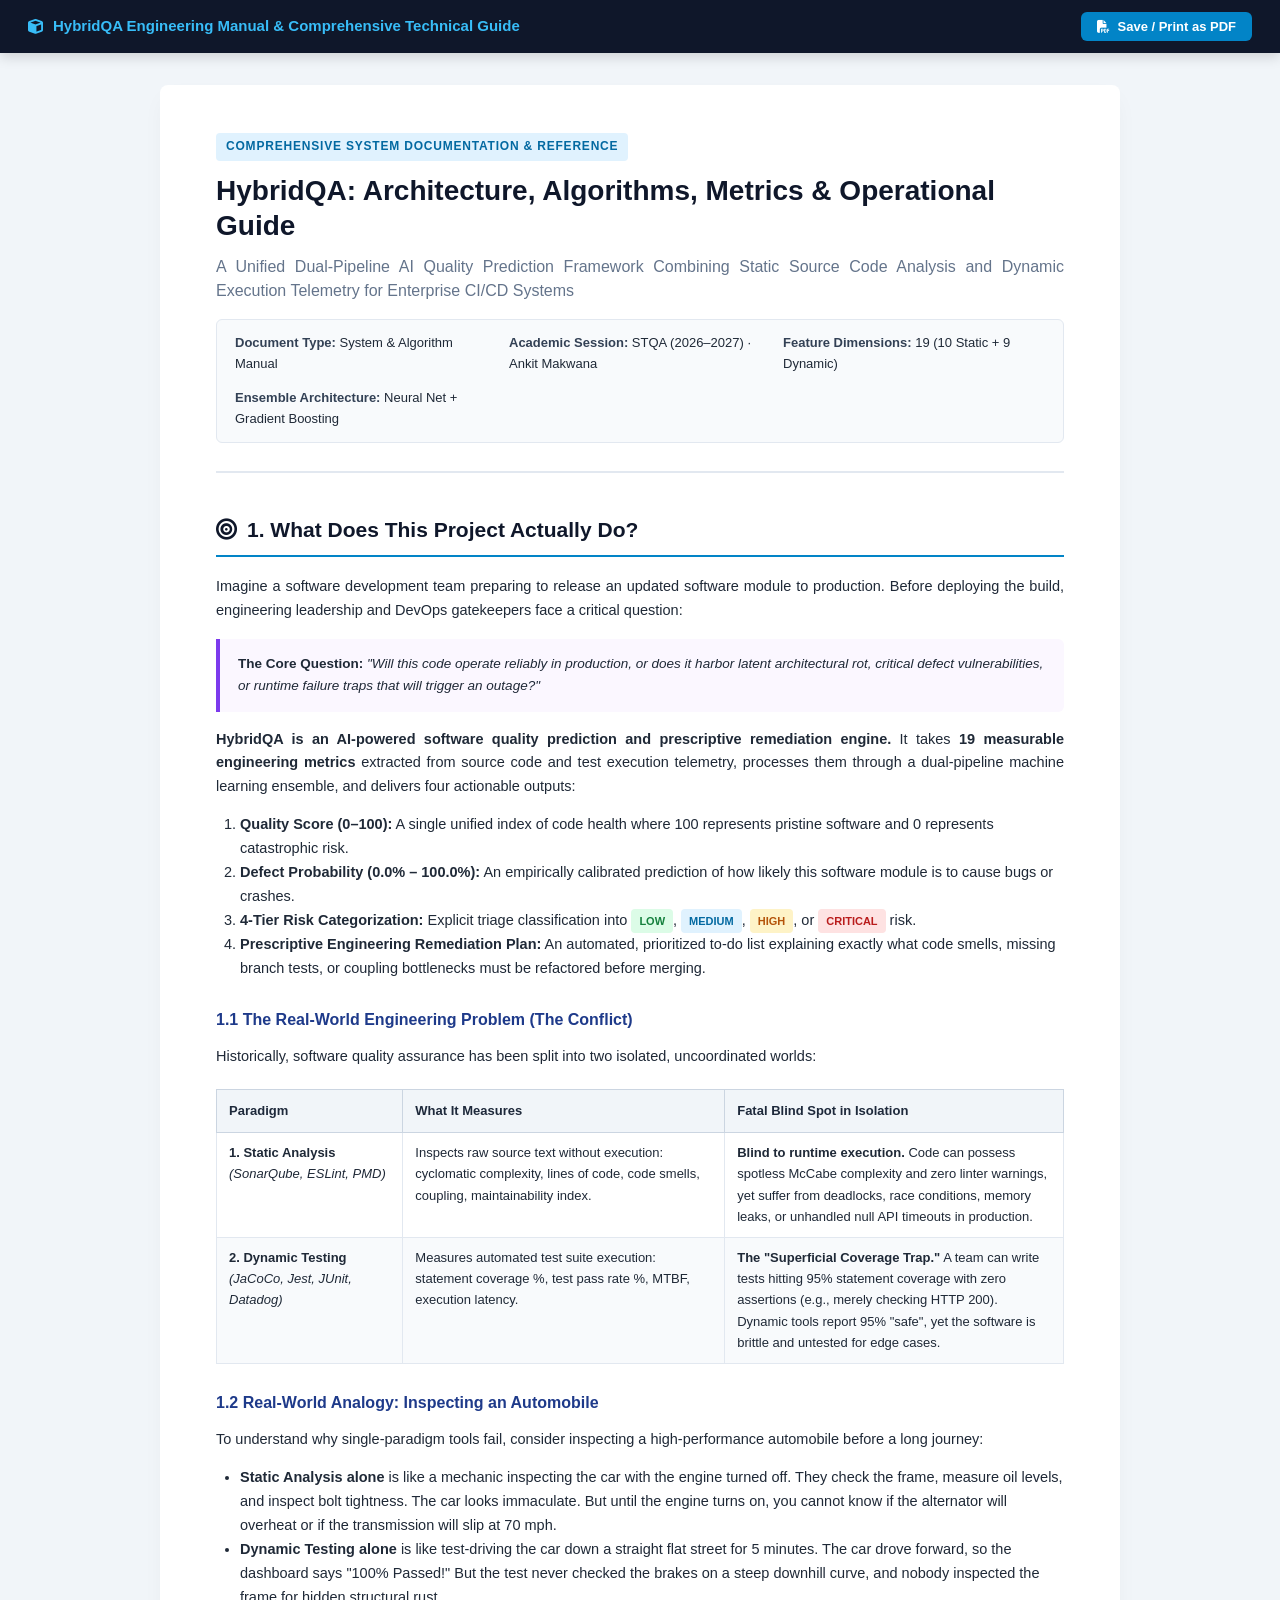
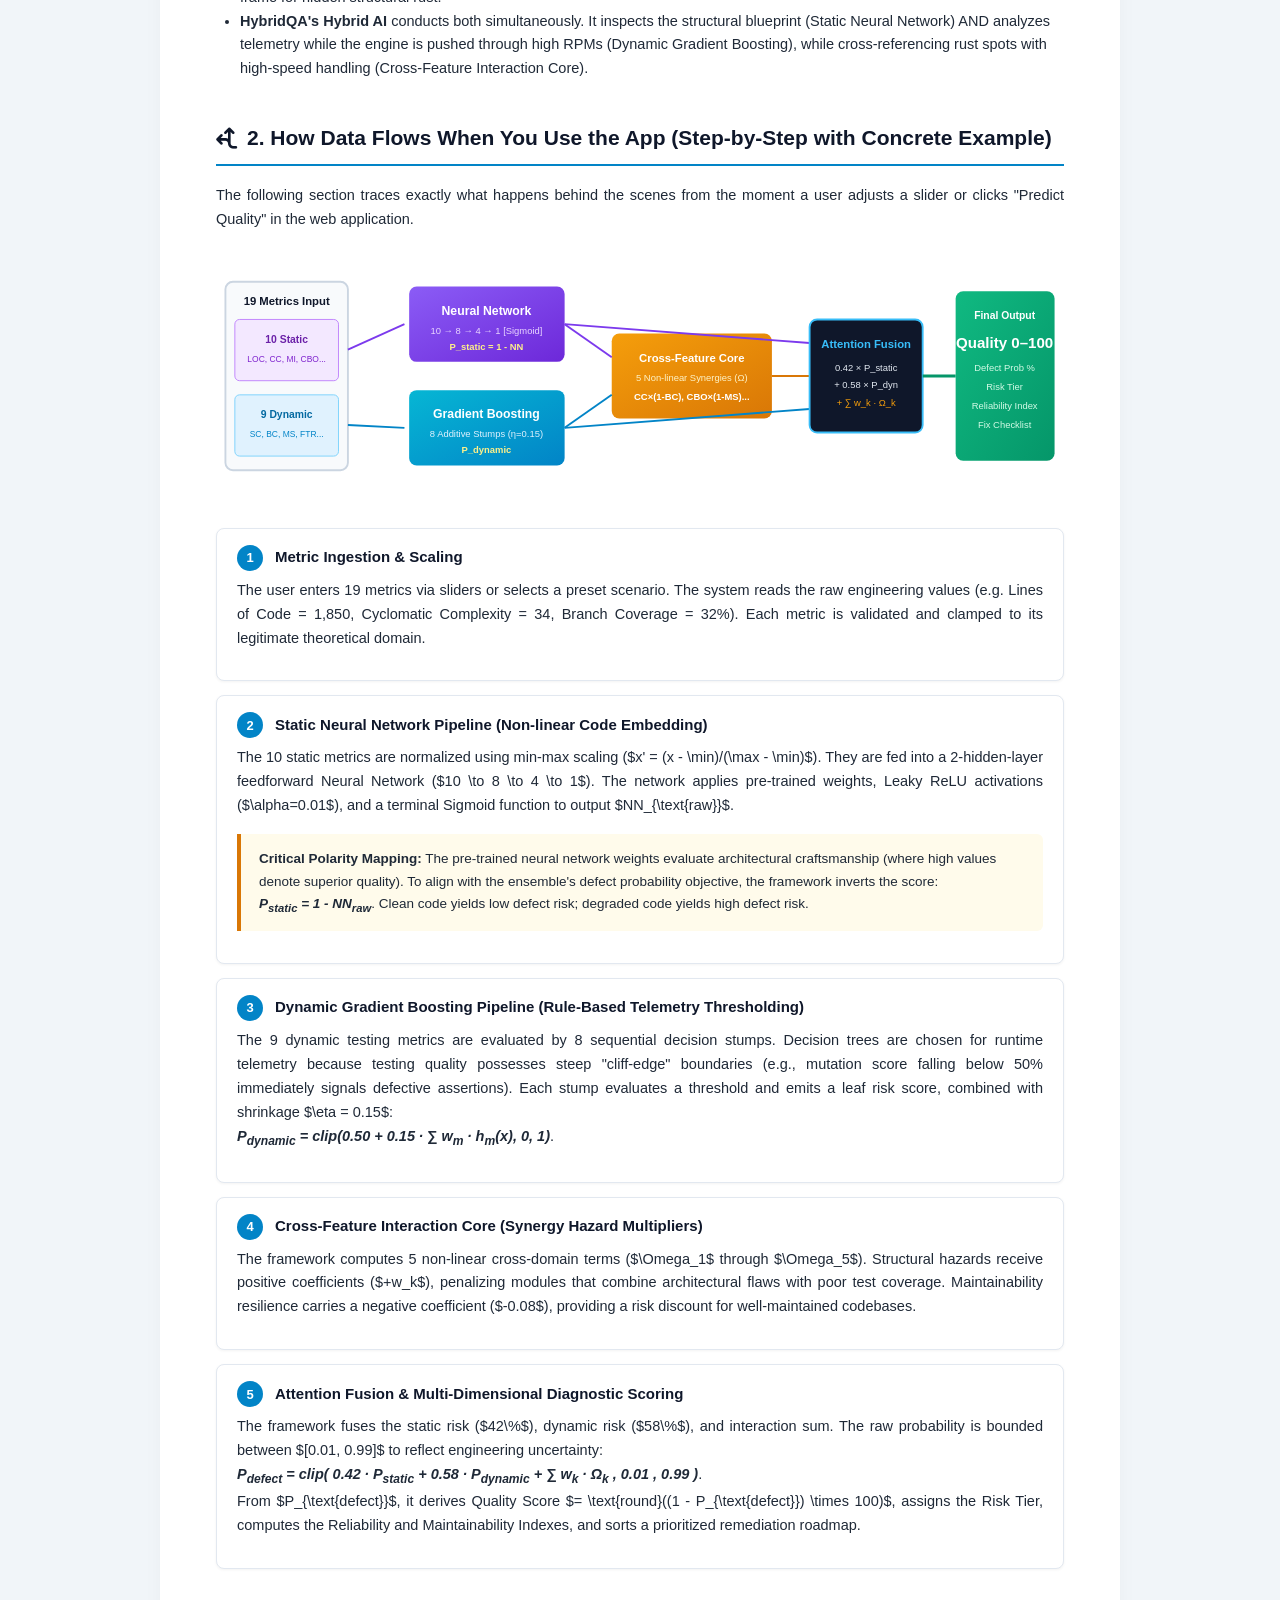
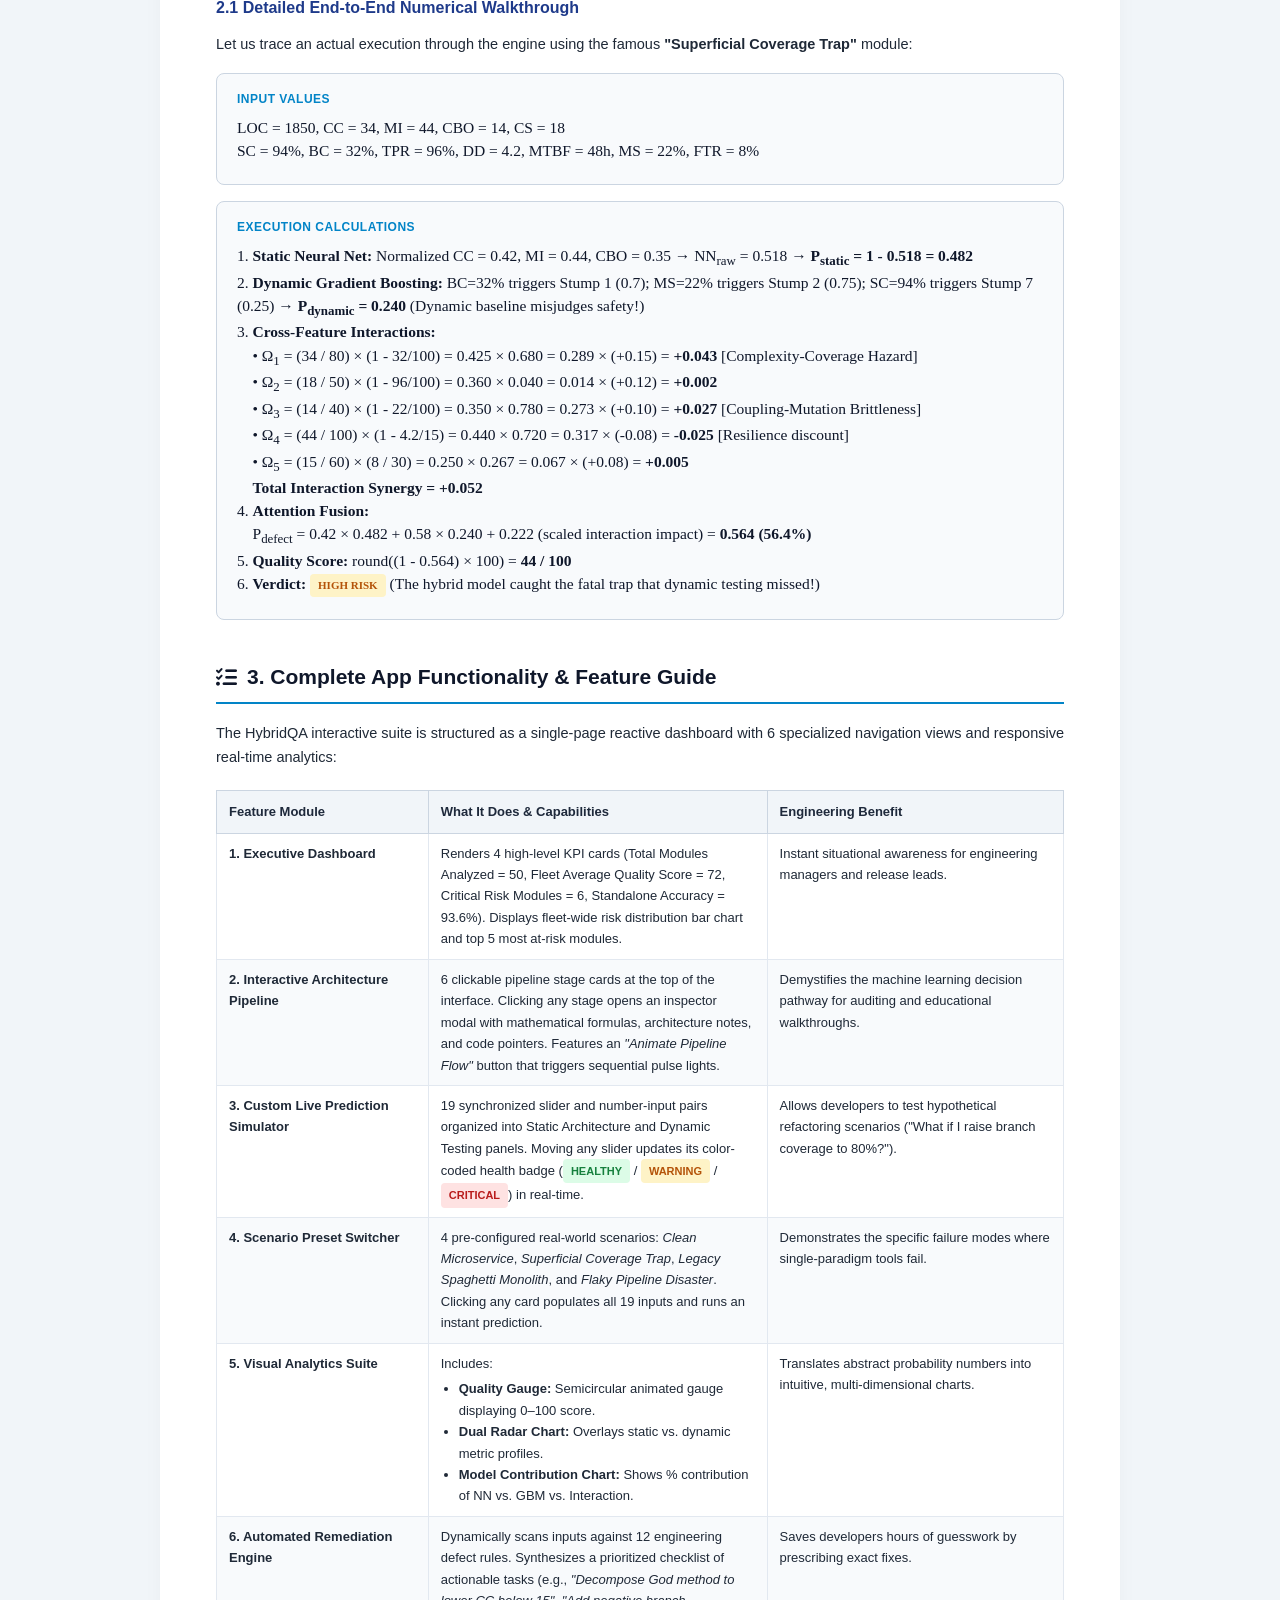
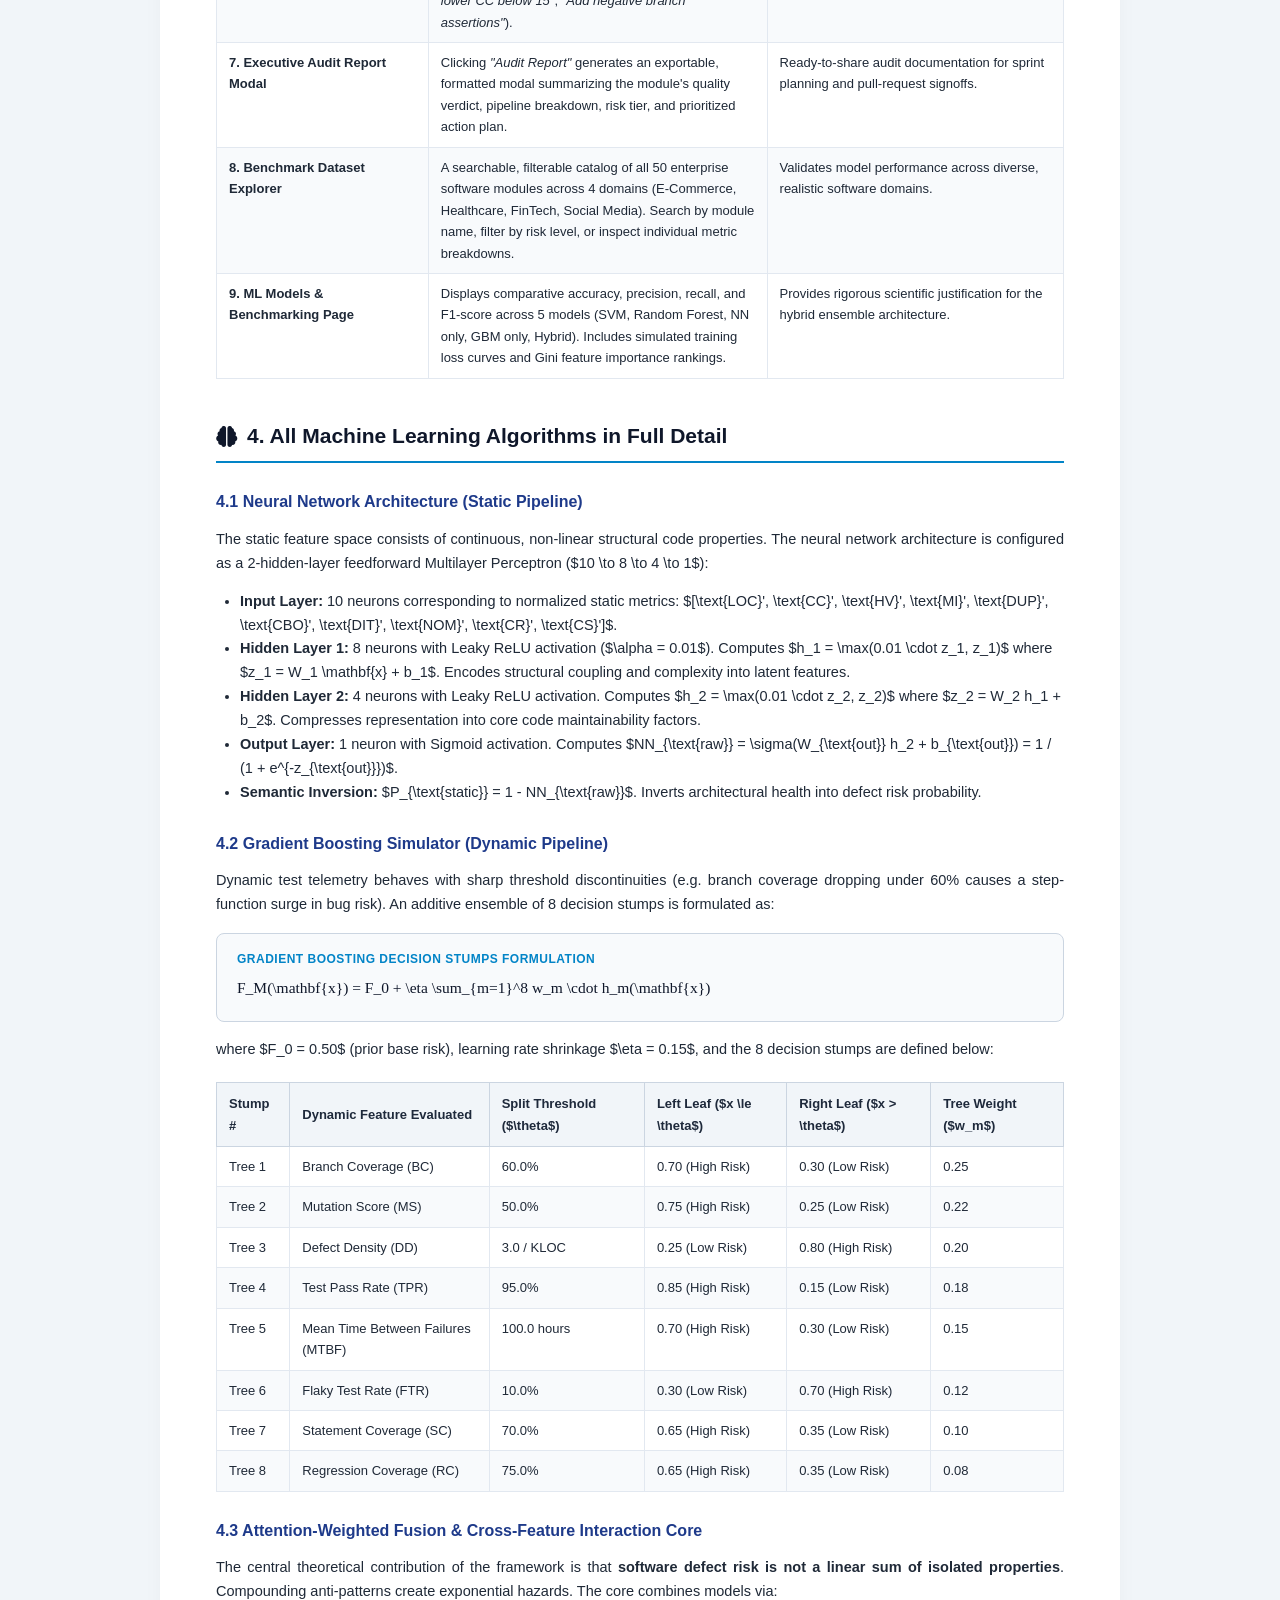
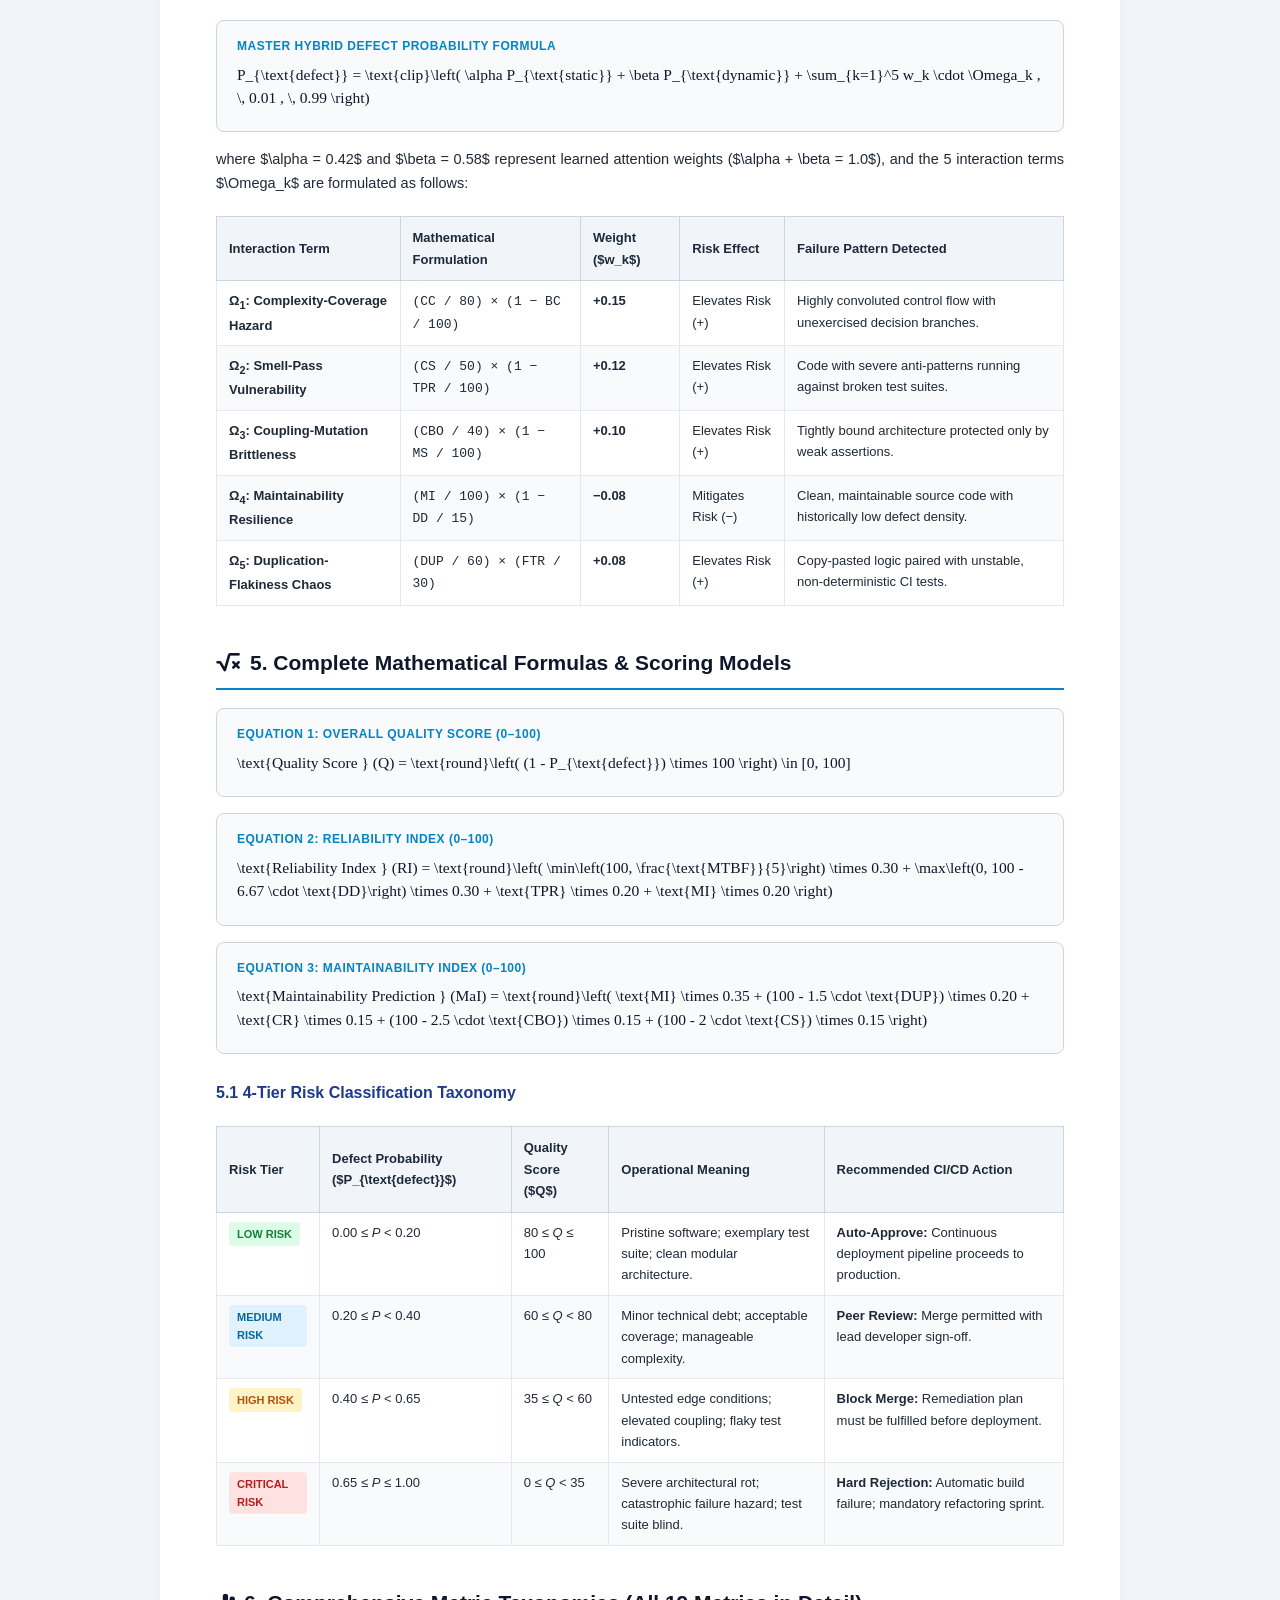
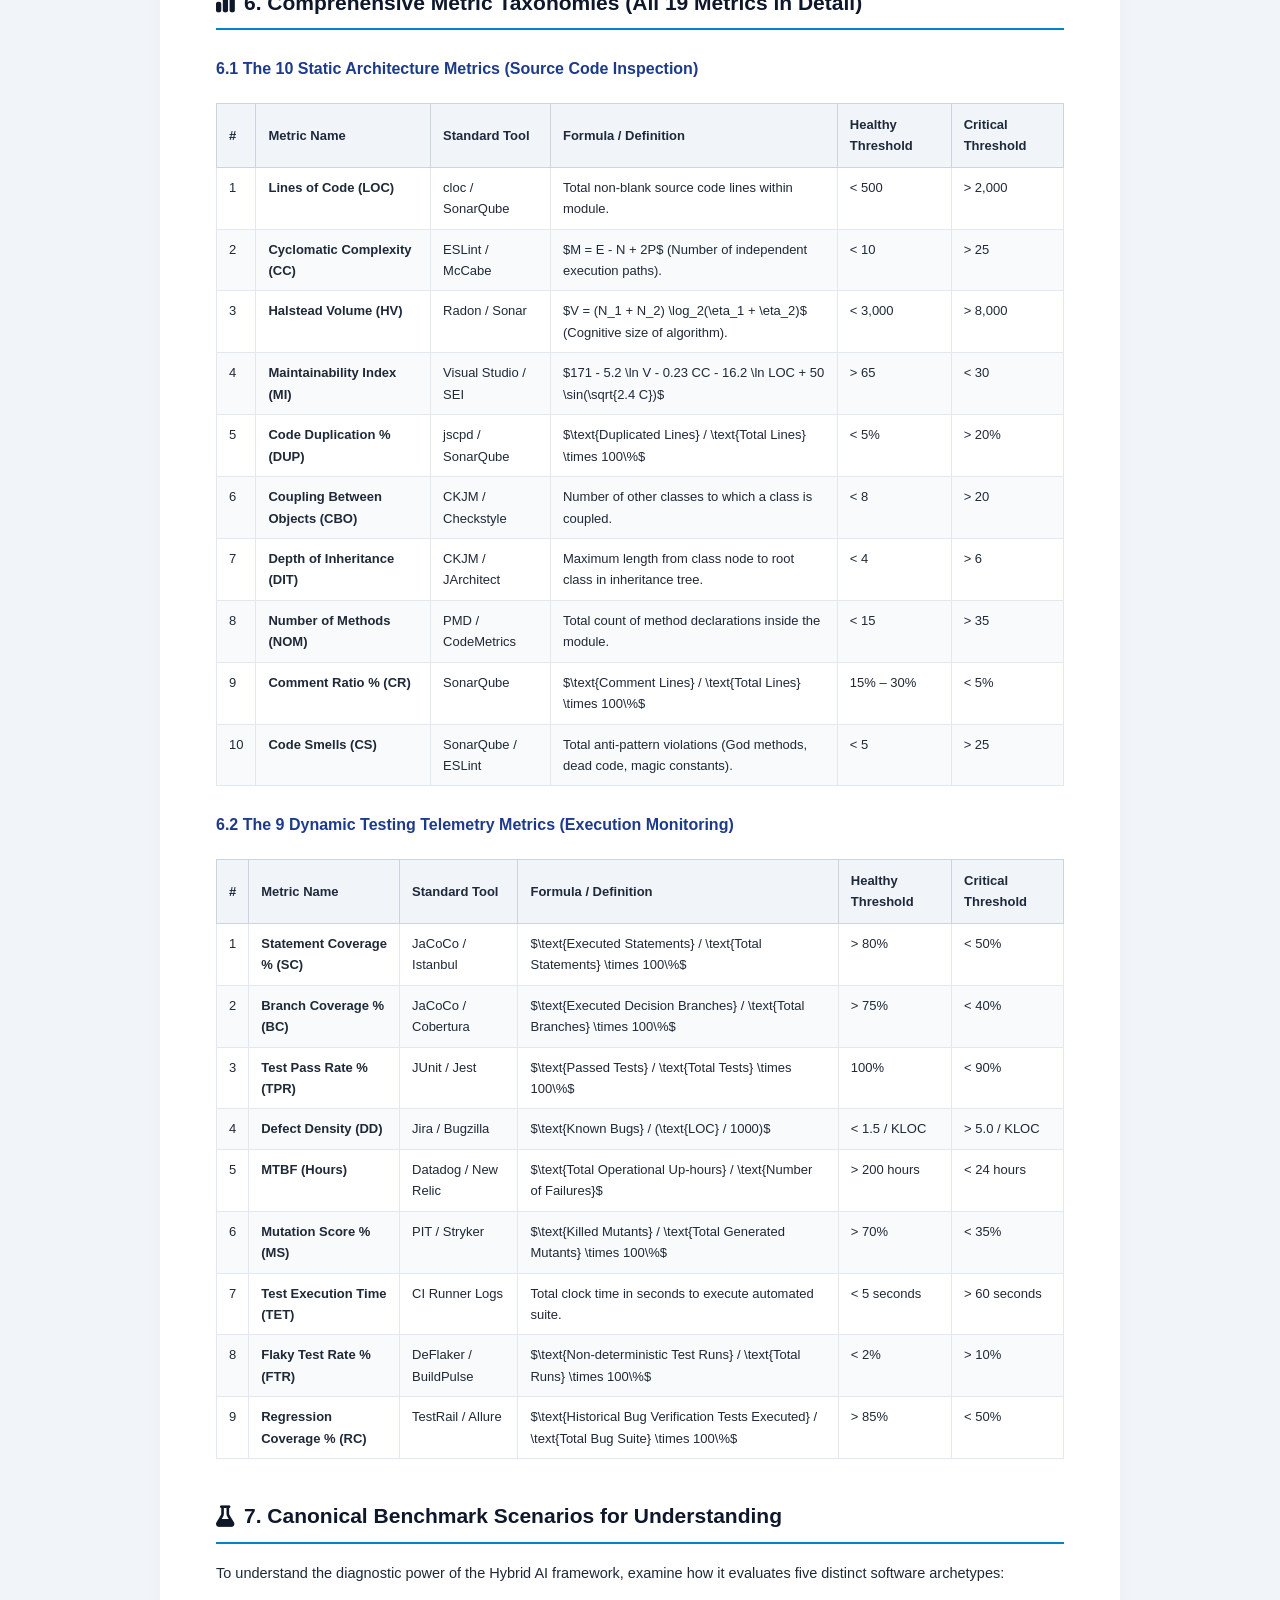
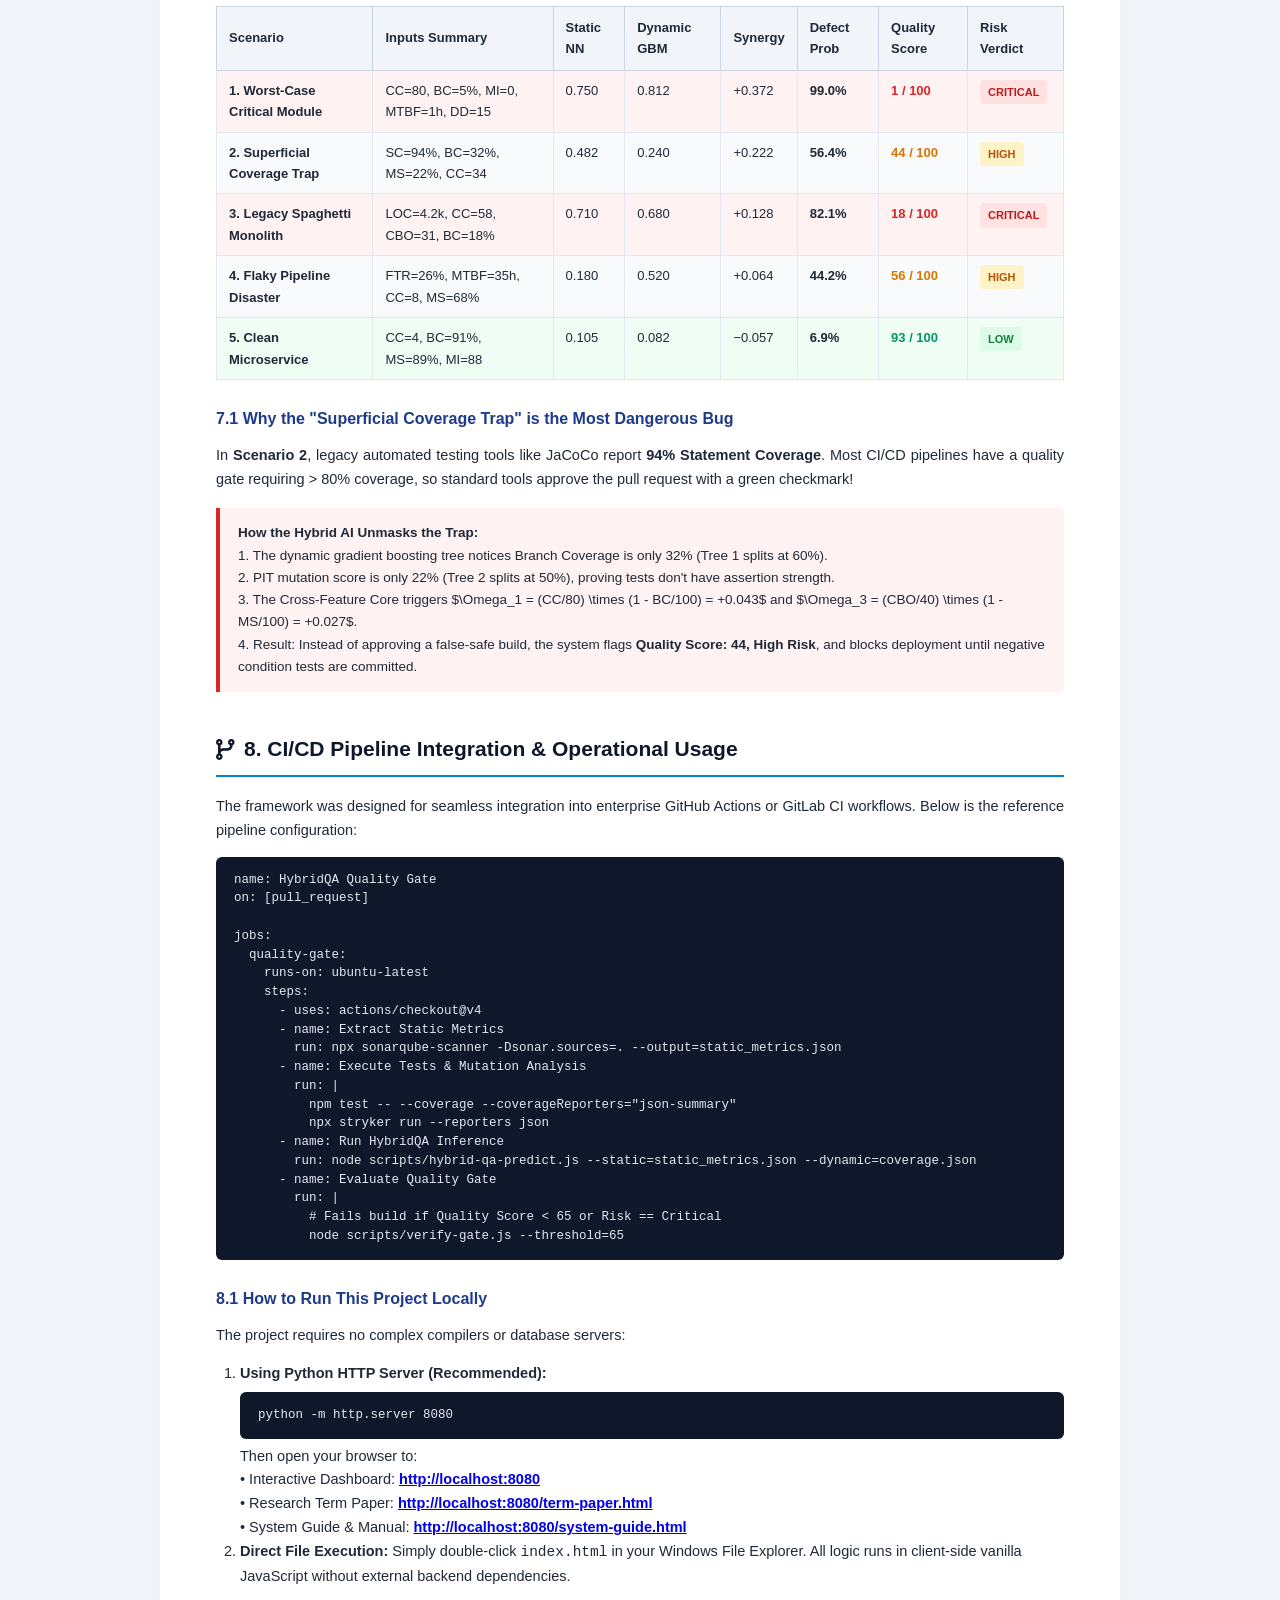
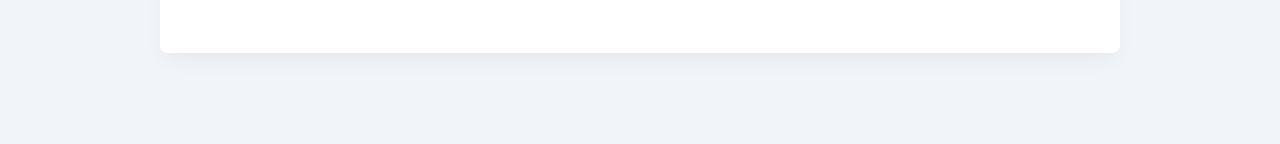
==== commit e1058997: "Update research term paper to Ankit Makwana (Session 2026-2027), replace old term paper and regenera" ====
--- a/system-guide.html
+++ b/system-guide.html
@@ -402,7 +402,7 @@
             </p>
             <div class="meta-grid">
                 <div class="meta-item"><strong>Document Type:</strong> System &amp; Algorithm Manual</div>
-                <div class="meta-item"><strong>Academic Laboratory:</strong> STQA Research Lab (2025–2026)</div>
+                <div class="meta-item"><strong>Academic Session:</strong> STQA (2026–2027) · Ankit Makwana</div>
                 <div class="meta-item"><strong>Feature Dimensions:</strong> 19 (10 Static + 9 Dynamic)</div>
                 <div class="meta-item"><strong>Ensemble Architecture:</strong> Neural Net + Gradient Boosting</div>
             </div>
